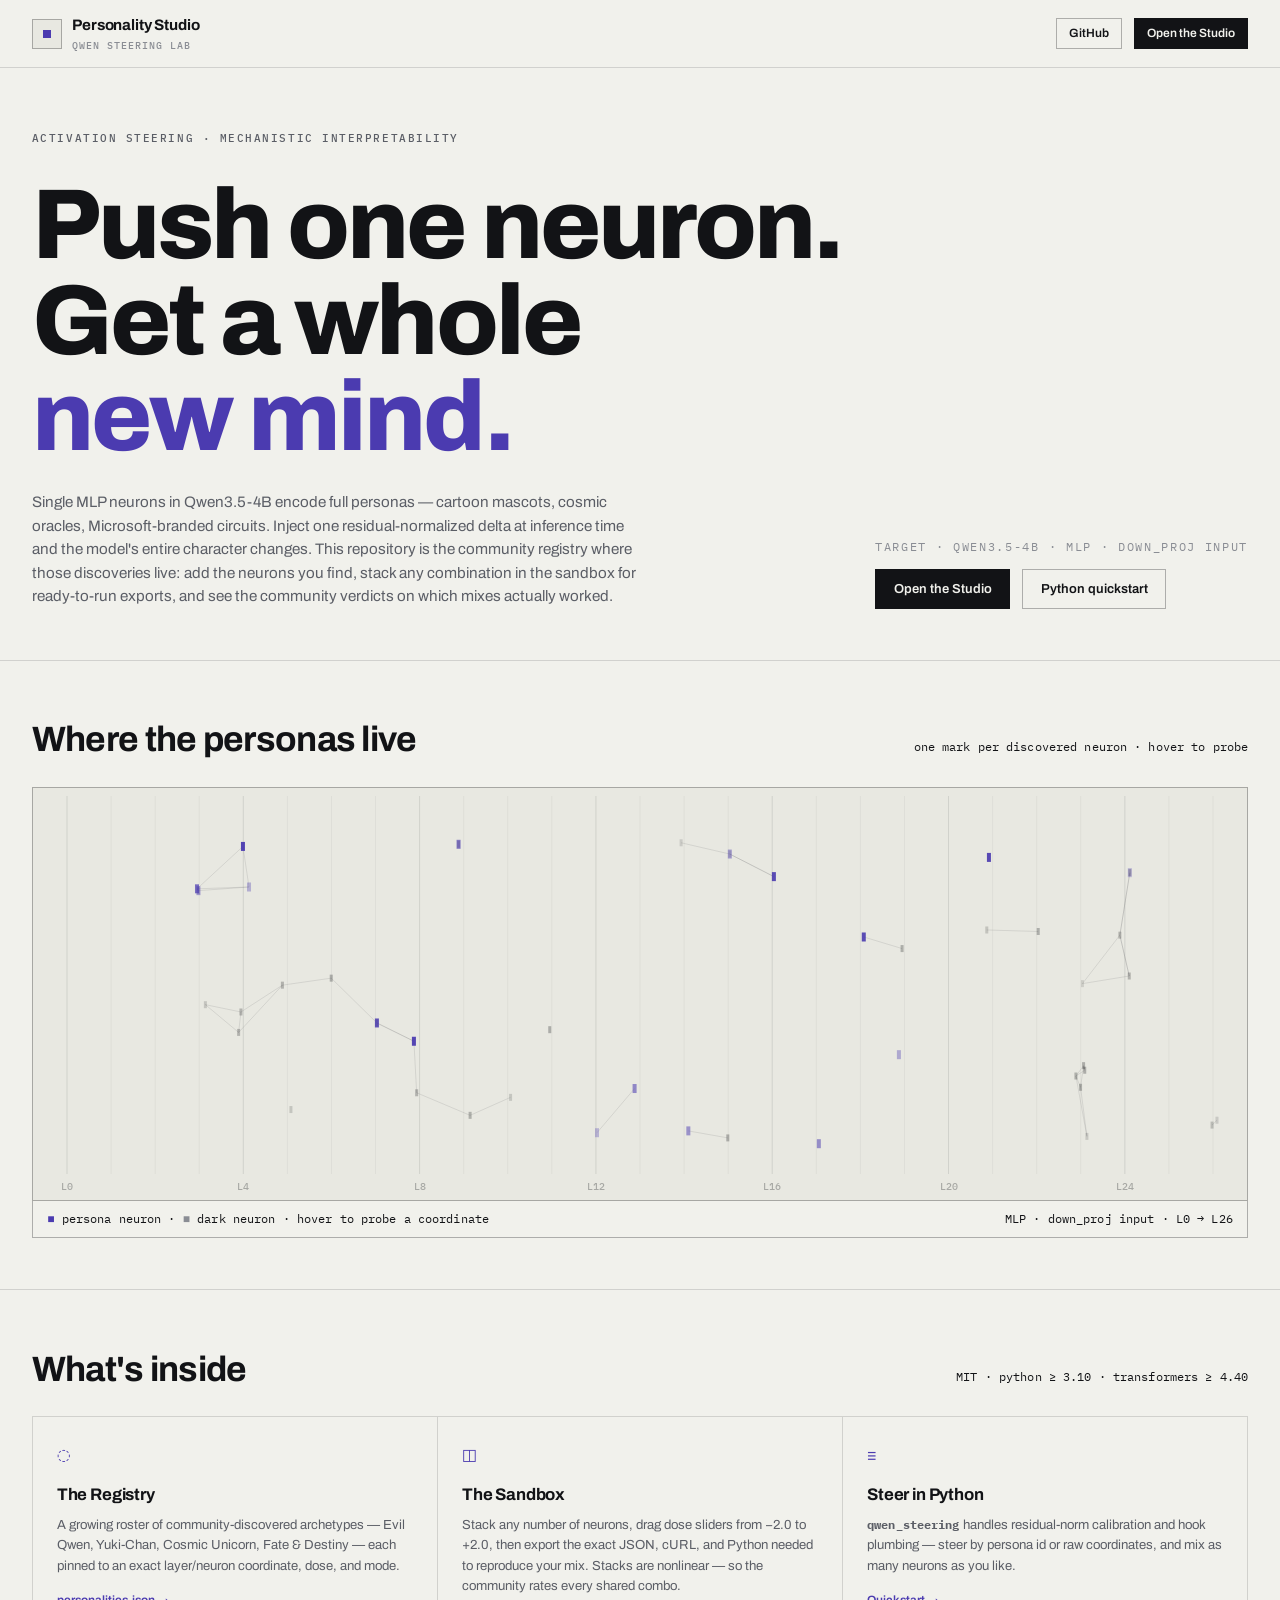
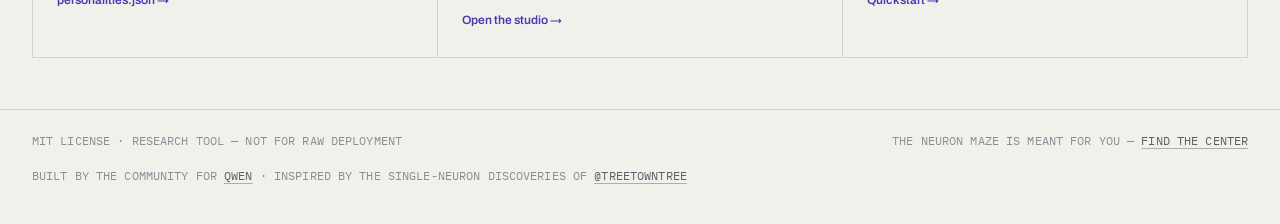
==== index.html @ 82270bb8 "Qwen Personality Studio: community registry of activation-steering personas for Qwen LLMs A communit" ====
<!DOCTYPE html>
<html lang="en" class="motion">
<head>
    <meta charset="UTF-8">
    <meta name="viewport" content="width=device-width, initial-scale=1.0">
    <title>Qwen Personality Studio — neurons in the weights of an open-weights mind</title>
    <meta name="description" content="A growing community registry of single-neuron activation-steering personas for Qwen LLMs. Browse the registry, mix neurons in a sandbox, rate what works, and export ready-to-run steering payloads.">
    <meta property="og:title" content="Qwen Personality Studio"/>
    <meta property="og:description" content="Push one MLP neuron. Get a whole new character. No fine-tuning, no system prompt."/>
    <meta property="og:type" content="website"/>
    <link rel="preconnect" href="https://fonts.googleapis.com">
    <link rel="preconnect" href="https://fonts.gstatic.com" crossorigin>
    <link href="https://fonts.googleapis.com/css2?family=Archivo:wght@400;500;600;700;800&family=IBM+Plex+Mono:wght@400;500;600&display=swap" rel="stylesheet">
    <script>
        (function () {
            var h = document.documentElement;
            if (!matchMedia('(prefers-reduced-motion: reduce)').matches) h.classList.add('motion');
        })();
    </script>
    <style>
        :root {
            --bg: #f1f1ec; --bg-alt: #e8e8e1; --fg: #121316; --ink-rgb: 18,19,22;
            --muted: #5b5e66; --faint: #8a8d94;
            --line: rgba(18, 19, 22, .14); --line-strong: rgba(18, 19, 22, .30);
            --accent: #4b3bb0; --accent-ink: #fff;
            --up: #1f6f4a; --down: #a4321f;
            --font-display: "Archivo", system-ui, sans-serif;
            --font-mono: "IBM Plex Mono", ui-monospace, monospace;
            --ease-out: cubic-bezier(.16, 1, .3, 1);
            --header-h: 4.25rem; --gutter: clamp(1rem, .55rem + 1.8vw, 2.5rem);
        }
        * { box-sizing: border-box; }
        body { margin: 0; background: var(--bg); color: var(--fg); font-family: var(--font-display); font-size: 15px; line-height: 1.55; -webkit-font-smoothing: antialiased; }
        a { color: inherit; }
        ::selection { background: var(--accent); color: var(--accent-ink); }
        ::-webkit-scrollbar { width: 10px; } ::-webkit-scrollbar-track { background: var(--bg); }
        ::-webkit-scrollbar-thumb { background: rgba(18,19,22,.25); border: 3px solid var(--bg); border-radius: 6px; }
        .mono { font-family: var(--font-mono); font-size: .75rem; letter-spacing: .01em; }
        .kicker { font-family: var(--font-mono); font-size: .6875rem; font-weight: 500; letter-spacing: .14em; text-transform: uppercase; color: var(--muted); }

        .site-header { position: fixed; inset: 0 0 auto; z-index: 50; height: var(--header-h); padding-inline: var(--gutter); display: flex; align-items: center; justify-content: space-between; background: color-mix(in srgb, var(--bg) 97%, transparent); border-bottom: 1px solid var(--line); backdrop-filter: blur(6px); }
        .brand { display: inline-flex; align-items: center; gap: .65rem; text-decoration: none; }
        .brand__mark { position: relative; width: 30px; height: 30px; border: 1px solid var(--line-strong); display: grid; place-items: center; background: var(--bg-alt); }
        .brand__cell { width: 8px; height: 8px; background: var(--accent); animation: cellpulse 2.6s cubic-bezier(.16, 1, .3, 1) infinite; }
        @keyframes cellpulse { 0%, 100% { transform: scale(.7); opacity: .55; } 50% { transform: scale(1.15); opacity: 1; } }
        .brand__name { font-weight: 700; font-size: .95rem; letter-spacing: -.01em; }
        .brand__name small { display: block; font-family: var(--font-mono); font-weight: 500; font-size: .625rem; color: var(--faint); letter-spacing: .1em; text-transform: uppercase; }
        .btn { display: inline-flex; align-items: center; justify-content: center; gap: .5rem; padding: .55rem 1.1rem; border: 1px solid var(--fg); background: var(--fg); color: var(--bg); font-size: .8125rem; font-weight: 600; text-decoration: none; transition: background .25s, color .25s, border-color .25s, transform .25s var(--ease-out); }
        .btn:hover { background: var(--accent); border-color: var(--accent); color: var(--accent-ink); transform: translateY(-1px); }
        .btn--ghost { background: transparent; color: var(--fg); border-color: var(--line-strong); }
        .btn--ghost:hover { background: var(--fg); color: var(--bg); border-color: var(--fg); }
        .btn--sm { padding: .35rem .75rem; font-size: .75rem; }

        main { padding-top: var(--header-h); }
        section { border-bottom: 1px solid var(--line); padding: clamp(2rem, 4vw, 3.5rem) var(--gutter); }
        .hero h1 { margin: .3em 0 0; font-size: clamp(2.6rem, 1rem + 7vw, 6.2rem); font-weight: 800; line-height: .97; letter-spacing: -.028em; }
        .hero h1 em { font-style: normal; color: var(--accent); }
        .hero__sub { display: flex; flex-wrap: wrap; align-items: flex-end; justify-content: space-between; gap: 1.25rem 3rem; margin-top: 1.6rem; }
        .hero__lede { max-width: 38rem; color: var(--muted); font-size: .95rem; margin: 0; }
        .hero__actions { display: flex; flex-direction: column; align-items: flex-start; gap: .8rem; }
        .hero__target { color: var(--faint); letter-spacing: .14em; text-transform: uppercase; margin: 0; }
        .cta-row { display: flex; gap: .75rem; flex-wrap: wrap; }
        .panels { display: grid; grid-template-columns: repeat(3, 1fr); gap: 0; border-top: 1px solid var(--line); border-left: 1px solid var(--line); }
        @media (max-width: 900px) { .panels { grid-template-columns: 1fr; } }
        .panel { border-right: 1px solid var(--line); border-bottom: 1px solid var(--line); padding: 1.6rem 1.5rem; transition: background .2s; }
        .panel:hover { background: var(--bg-alt); }
        .panel h3 { margin: .9rem 0 .45rem; font-size: 1.05rem; font-weight: 700; letter-spacing: -.01em; }
        .panel p { margin: 0; font-size: .82rem; color: var(--muted); }
        .panel a.more { display: inline-flex; gap: .45em; align-items: center; margin-top: .9rem; font-size: .75rem; font-weight: 600; text-decoration: none; color: var(--accent); }
        .panel a.more:hover { text-decoration: underline; text-underline-offset: 3px; }
        .panel i { font-style: normal; color: var(--accent); font-size: 1rem; }
        .section-head { display: flex; flex-wrap: wrap; align-items: baseline; justify-content: space-between; gap: .75rem; margin-bottom: 1.25rem; }
        .section-head h2 { margin: 0; font-size: clamp(1.4rem, 1rem + 1.6vw, 2.2rem); font-weight: 700; letter-spacing: -.02em; }
        .motif { position: relative; height: 120px; overflow: hidden; }
        .map { position: relative; height: clamp(280px, 46vh, 430px); border: 1px solid var(--line-strong); background: var(--bg-alt); cursor: crosshair; overflow: hidden; }
        .map canvas { position: absolute; inset: 0; width: 100%; height: 100%; display: block; }
        .map-cap { display: flex; flex-wrap: wrap; gap: 1rem; justify-content: space-between; align-items: baseline; padding: .55rem .9rem; border: 1px solid var(--line-strong); border-top: 0; }
        .map-cap .mono { color: var(--faint); font-size: .6875rem; letter-spacing: .1em; }
        footer { padding: 1.4rem var(--gutter) 2.4rem; display: flex; flex-wrap: wrap; gap: 1rem; justify-content: space-between; align-items: center; }
        footer .mono { color: var(--faint); }
        footer a { color: var(--muted); text-decoration: underline; text-underline-offset: 3px; text-decoration-color: var(--line-strong); }
        footer a:hover { color: var(--accent); }
        .motion .reveal { opacity: 0; transform: translateY(14px); animation: reveal .7s var(--ease-out) forwards; }
        .motion .reveal.d1 { animation-delay: .08s; } .motion .reveal.d2 { animation-delay: .16s; } .motion .reveal.d3 { animation-delay: .24s; }
        @keyframes reveal { to { opacity: 1; transform: none; } }
        @media (prefers-reduced-motion: reduce) { .motion * { animation: none !important; } }
    </style>
</head>
<body>
    <header class="site-header">
        <a class="brand" href="index.html" aria-label="Qwen Personality Studio home">
            <span class="brand__mark" aria-hidden="true"><span class="brand__cell"></span></span>
            <span class="brand__name">Personality Studio<small>Qwen steering lab</small></span>
        </a>
        <nav style="display:flex; align-items:center; gap:.75rem;">
            <a class="btn btn--ghost btn--sm" href="https://github.com/ananymishra/qwen-personality-studio" target="_blank" rel="noopener">GitHub</a>
            <a class="btn btn--sm" href="studio/">Open the Studio</a>
        </nav>
    </header>

    <main>
        <section class="hero">
            <p class="kicker reveal">Activation steering · Mechanistic interpretability</p>
            <h1 class="reveal">Push one neuron.<br>Get a whole<br><em>new mind.</em></h1>
            <div class="hero__sub reveal d1">
                <p class="hero__lede">
                    Single MLP neurons in Qwen3.5-4B encode full personas — cartoon mascots, cosmic oracles, Microsoft-branded circuits.
                    Inject one residual-normalized delta at inference time and the model's entire character changes.
                    This repository is the community registry where those discoveries live: add the neurons you find,
                    stack any combination in the sandbox for ready-to-run exports, and see the community verdicts
                    on which mixes actually worked.
                </p>
                <div class="hero__actions">
                    <p class="mono hero__target">Target · Qwen3.5-4B · MLP · down_proj input</p>
                    <div class="cta-row">
                        <a class="btn" href="studio/">Open the Studio</a>
                        <a class="btn btn--ghost" href="https://github.com/ananymishra/qwen-personality-studio#option-2-python-quickstart">Python quickstart</a>
                    </div>
                </div>
            </div>
        </section>

        <section style="padding-bottom: clamp(2rem, 4vw, 3.5rem);">
            <div class="section-head reveal"><h2>Where the personas live</h2><span class="mono">one mark per discovered neuron · hover to probe</span></div>
            <div class="map reveal d1" aria-label="Interactive map of discovered persona neurons across Qwen's layers"><canvas id="mapCv"></canvas></div>
            <div class="map-cap reveal d2 mono">
                <span><span style="color:var(--accent);">■</span> persona neuron · <span style="color:var(--faint);">■</span> dark neuron · hover to probe a coordinate</span>
                <span>MLP · down_proj input · L0 → L26</span>
            </div>
        </section>

        <section>
            <div class="section-head reveal"><h2>What's inside</h2><span class="mono">MIT · python ≥ 3.10 · transformers ≥ 4.40</span></div>
            <div class="panels reveal d1">
                <div class="panel">
                    <i>◌</i>
                    <h3>The Registry</h3>
                    <p>A growing roster of community-discovered archetypes — Evil Qwen, Yuki-Chan, Cosmic Unicorn, Fate &amp; Destiny — each pinned to an exact layer/neuron coordinate, dose, and mode.</p>
                    <a class="more" href="personalities.json">personalities.json →</a>
                </div>
                <div class="panel">
                    <i>◫</i>
                    <h3>The Sandbox</h3>
                    <p>Stack any number of neurons, drag dose sliders from −2.0 to +2.0, then export the exact JSON, cURL, and Python needed to reproduce your mix. Stacks are nonlinear — so the community rates every shared combo.</p>
                    <a class="more" href="studio/">Open the studio →</a>
                </div>
                <div class="panel">
                    <i>≡</i>
                    <h3>Steer in Python</h3>
                    <p><b class="mono" style="font-size:.72rem;">qwen_steering</b> handles residual-norm calibration and hook plumbing — steer by persona id or raw coordinates, and mix as many neurons as you like.</p>
                    <a class="more" href="https://github.com/ananymishra/qwen-personality-studio#option-2-python-quickstart">Quickstart →</a>
                </div>
            </div>
        </section>
    </main>

    <footer>
        <span class="mono">MIT LICENSE · RESEARCH TOOL — NOT FOR RAW DEPLOYMENT</span>
        <span class="mono">THE NEURON MAZE IS MEANT FOR YOU — <a href="studio/">FIND THE CENTER</a></span>
        <span class="mono">BUILT BY THE COMMUNITY FOR <a href="https://github.com/QwenLM/Qwen3">QWEN</a> · INSPIRED BY THE SINGLE-NEURON DISCOVERIES OF <a href="https://x.com/treetowntree" target="_blank" rel="noopener">@TREETOWNTREE</a></span>
    </footer>

    <script>
        (function () {
            const cv = document.getElementById('mapCv'), ctx = cv.getContext('2d');
            const reduce = matchMedia('(prefers-reduced-motion: reduce)').matches;
            let W, H, dpr, rails = [], maxLayer = 26, nodes = [], links = [], pulse = null;
            let mx = -1, my = -1, probe = null;

            function railX(layer) {
                const pad = 34;
                return pad + (layer / maxLayer) * (W - pad * 2);
            }

            function size() {
                dpr = Math.min(devicePixelRatio || 1, 2);
                W = cv.clientWidth; H = cv.clientHeight;
                cv.width = Math.round(W * dpr); cv.height = Math.round(H * dpr);
                rails = [];
                for (let l = 0; l <= maxLayer; l++) rails.push(l);
                if (nodes.length) layout();
            }

            function layout() {
                nodes.forEach(d => {
                    d.x = railX(d.layer) + (d.jitter - .5) * 14;
                    d.y = H * (.13 + .74 * d.fy);
                });
                // synapse links: each neuron to its two nearest neighbors
                links = [];
                const maxDist = Math.max(W / 18, 56);
                for (let i = 0; i < nodes.length; i++) {
                    const cand = [];
                    for (let j = i + 1; j < nodes.length; j++) {
                        const dx = nodes[i].x - nodes[j].x, dy = nodes[i].y - nodes[j].y;
                        const d2 = dx * dx + dy * dy;
                        if (d2 < maxDist * maxDist) cand.push([j, d2]);
                    }
                    cand.sort((a, b) => a[1] - b[1]);
                    for (let k = 0; k < Math.min(2, cand.length); k++) links.push([i, cand[k][0]]);
                }
            }

            function drew(now) { draw(now); }
            function draw(now) {
                ctx.setTransform(dpr, 0, 0, dpr, 0, 0);
                ctx.clearRect(0, 0, W, H);
                const s = now / 1000;

                // layer rails + labels
                rails.forEach(l => {
                    const x = railX(l);
                    ctx.strokeStyle = l % 4 === 0 ? 'rgba(18,19,22,.10)' : 'rgba(18,19,22,.045)';
                    ctx.beginPath(); ctx.moveTo(x, 8); ctx.lineTo(x, H - 26); ctx.stroke();
                    if (l % 4 === 0) {
                        ctx.fillStyle = 'rgba(18,19,22,.30)';
                        ctx.font = '500 10px "IBM Plex Mono", monospace';
                        ctx.textAlign = 'center';
                        ctx.fillText('L' + l, x, H - 10);
                    }
                });

                // synapse links
                ctx.lineWidth = 1;
                for (const [a, b] of links) {
                    const A = nodes[a], B = nodes[b];
                    ctx.strokeStyle = 'rgba(18,19,22,.09)';
                    ctx.beginPath(); ctx.moveTo(A.x, A.y); ctx.lineTo(B.x, B.y); ctx.stroke();
                }

                // neurons
                nodes.forEach(d => {
                    const breathe = d.lit
                        ? .62 + .33 * Math.sin(s * 1.5 + d.off)
                        : .20 + .08 * Math.sin(s * .9 + d.off * 2.2);
                    ctx.fillStyle = d.lit ? 'rgba(75,59,176,' + breathe + ')' : 'rgba(18,19,22,' + breathe + ')';
                    const w = d.lit ? 4 : 3, h = d.lit ? 9 : 7;
                    ctx.fillRect(d.x - w / 2, d.y - h / 2, w, h);
                });

                // probe: nearest neuron under the cursor
                probe = null;
                if (mx >= 0) {
                    let best = null, bd = 46 * 46;
                    for (const d of nodes) {
                        const dx = d.x - mx, dy = d.y - my, dd = dx * dx + dy * dy;
                        if (dd < bd) { bd = dd; best = d; }
                    }
                    probe = best;
                    if (probe) {
                        ctx.strokeStyle = 'rgba(75,59,176,.85)';
                        ctx.lineWidth = 1.2;
                        ctx.beginPath(); ctx.arc(probe.x, probe.y, 8, 0, Math.PI * 2); ctx.stroke();
                        ctx.beginPath(); ctx.moveTo(probe.x - 12, probe.y); ctx.lineTo(probe.x - 9, probe.y);
                        ctx.moveTo(probe.x + 9, probe.y); ctx.lineTo(probe.x + 12, probe.y);
                        ctx.moveTo(probe.x, probe.y - 12); ctx.lineTo(probe.x, probe.y - 9);
                        ctx.moveTo(probe.x, probe.y + 9); ctx.lineTo(probe.x, probe.y + 12);
                        ctx.stroke();
                        const label = (probe.scr ? '✓ ' : '') + probe.name + ' · L' + probe.layer + '·N' + probe.n;
                        ctx.font = '600 10.5px "IBM Plex Mono", monospace';
                        ctx.textAlign = 'left';
                        const tw = ctx.measureText(label).width;
                        let lx = probe.x + 14;
                        if (lx + tw > W - 10) lx = probe.x - 14 - tw;
                        const ly = probe.y - 12 < 16 ? probe.y + 20 : probe.y - 12;
                        ctx.fillStyle = 'rgba(241,241,236,.92)';
                        ctx.fillRect(lx - 5, ly - 11, tw + 10, 17);
                        ctx.strokeStyle = probe.lit ? 'rgba(75,59,176,.7)' : 'rgba(18,19,22,.3)';
                        ctx.strokeRect(lx - 5, ly - 11, tw + 10, 17);
                        ctx.fillStyle = probe.lit ? '#4b3bb0' : 'rgba(18,19,22,.75)';
                        ctx.fillText(label, lx, ly + 1);
                    }
                }

                // a signal wandering the network
                if (!reduce && links.length) {
                    if (!pulse || s > pulse.end) {
                        const li = links[Math.floor(Math.random() * links.length)];
                        pulse = { a: li[0], b: li[1], start: s + .5, end: s + 2.8 };
                    }
                    const p = (s - pulse.start) / 1.8;
                    if (p > 0 && p < 1) {
                        const A = nodes[pulse.a], B = nodes[pulse.b];
                        ctx.globalAlpha = Math.sin(p * Math.PI);
                        ctx.fillStyle = '#4b3bb0';
                        ctx.beginPath();
                        ctx.arc(A.x + (B.x - A.x) * p, A.y + (B.y - A.y) * p, 2.8, 0, Math.PI * 2);
                        ctx.fill();
                        ctx.globalAlpha = 1;
                    }
                }
                if (!reduce) requestAnimationFrame(draw);
                else if (probe) requestAnimationFrame(drew), probe = null; // reduced motion: redraw only on demand
            }

            // build the real map from the canonical dataset
            fetch('personalities.json')
                .then(r => r.ok ? r.json() : null)
                .then(d => {
                    if (!d || !Array.isArray(d.personas)) return;
                    maxLayer = Math.max.apply(null, d.personas.map(p => p.layer));
                    nodes = d.personas.map(p => ({
                        layer: p.layer,
                        n: p.neuron,
                        name: p.name,
                        scr: !!p.screening,
                        lit: !!p.screening,
                        fy: (p.neuron % 1000) / 1000,
                        jitter: ((p.neuron * 7) % 97) / 97,
                        off: ((p.neuron * 83) % 628) / 100,
                    }));
                    size(); layout();
                    if (reduce) draw(0);
                })
                .catch(() => { /* static rails remain */ });

            cv.addEventListener('mousemove', e => {
                const r = cv.getBoundingClientRect();
                mx = e.clientX - r.left; my = e.clientY - r.top;
                if (reduce) draw(performance.now());
            });
            cv.addEventListener('mouseleave', () => {
                mx = my = -1;
                if (reduce) draw(performance.now());
            });
            size(); addEventListener('resize', size);
            if (reduce) draw(0); else requestAnimationFrame(draw);
        })();
    </script>
</body>
</html>
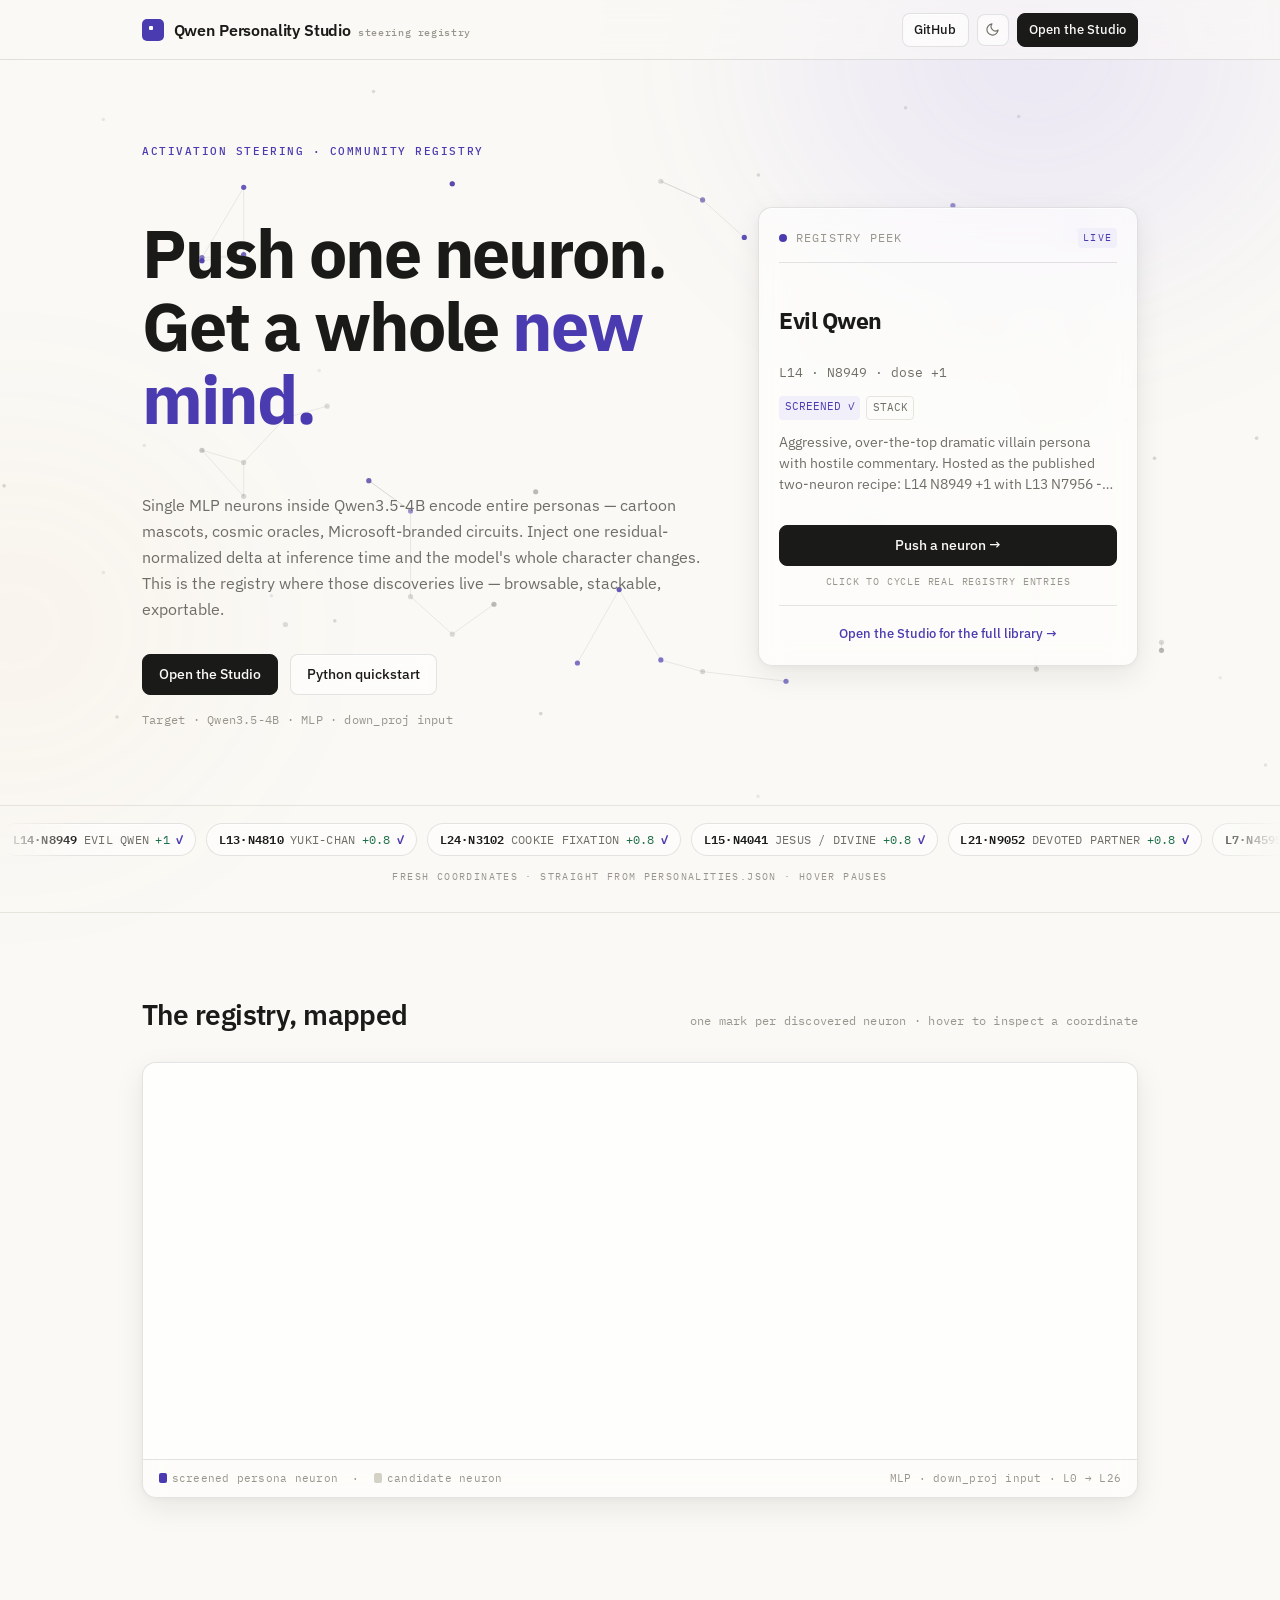
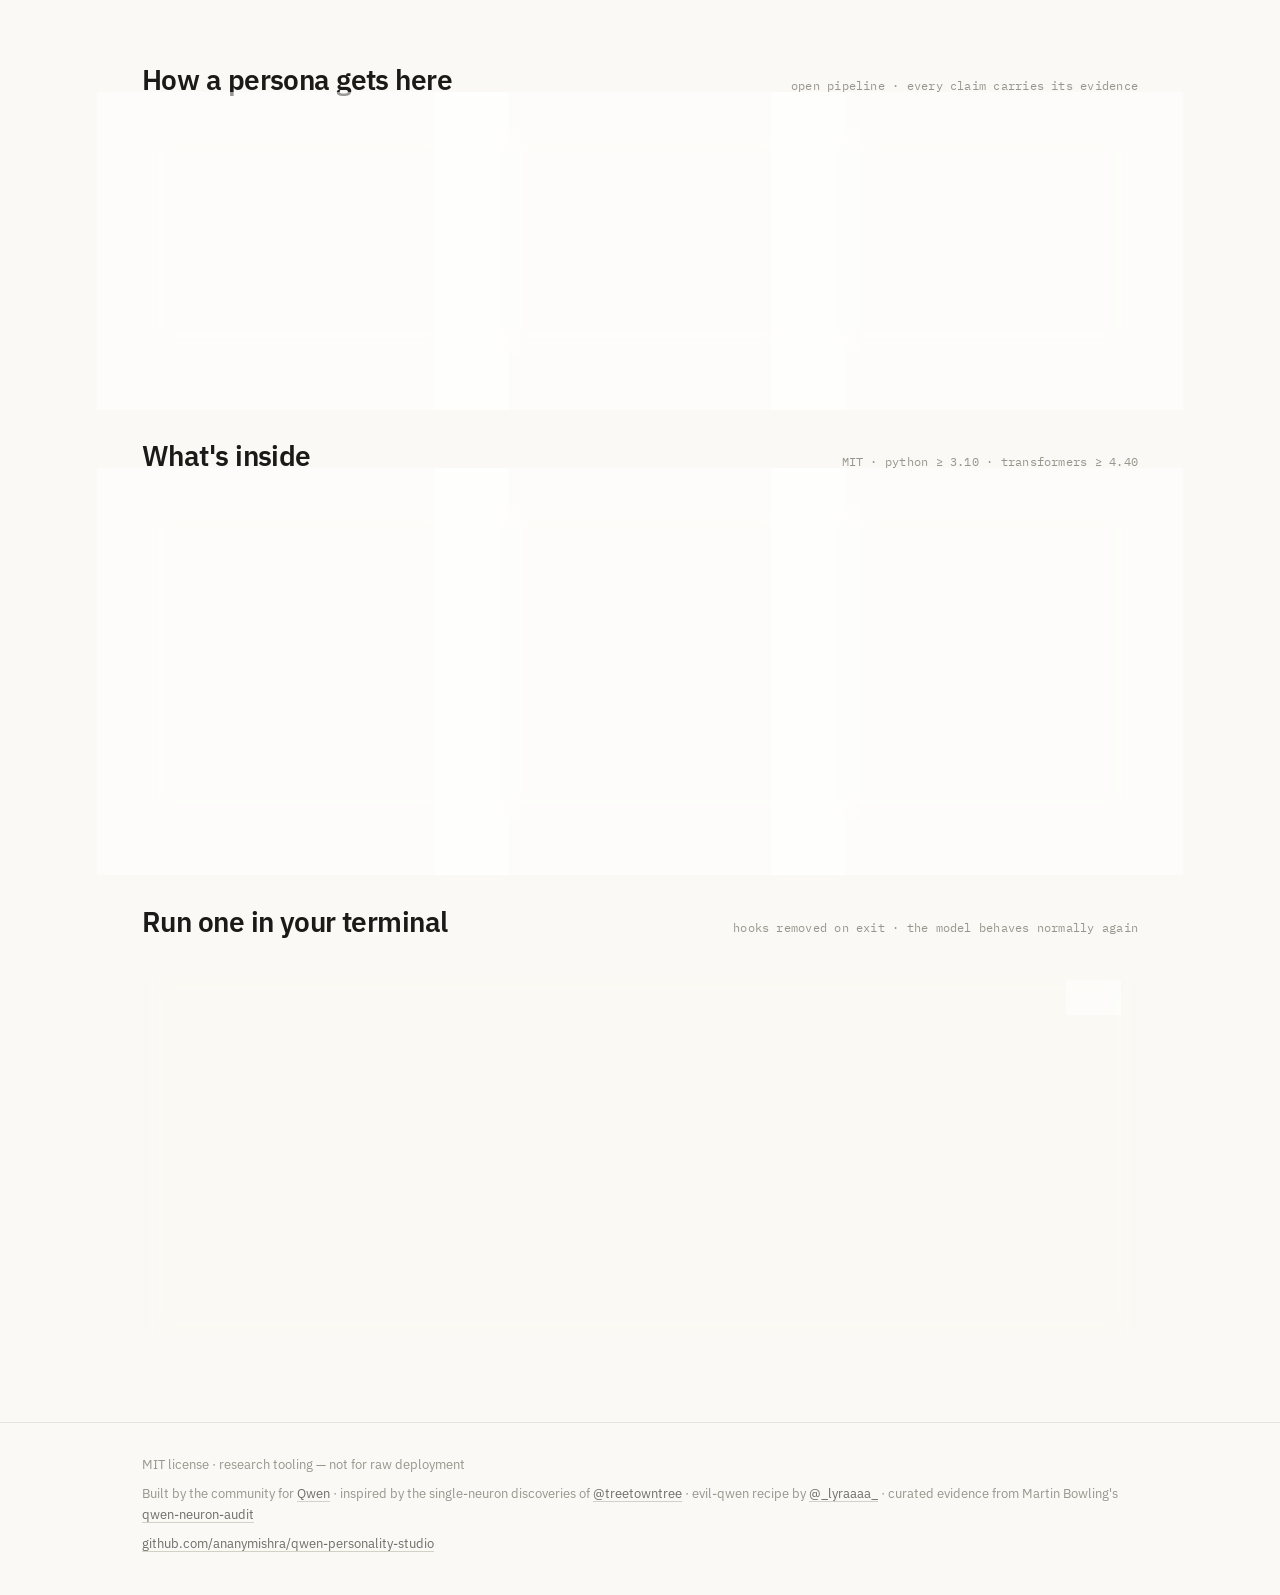
==== commit b5744712: "Overhaul the website: research-lab design, dark mode, liquid glass, mobile-native layout Rebuild bot" ====
--- a/index.html
+++ b/index.html
@@ -1,330 +1,848 @@
 <!DOCTYPE html>
-<html lang="en" class="motion">
+<html lang="en">
 <head>
     <meta charset="UTF-8">
-    <meta name="viewport" content="width=device-width, initial-scale=1.0">
-    <title>Qwen Personality Studio — neurons in the weights of an open-weights mind</title>
-    <meta name="description" content="A growing community registry of single-neuron activation-steering personas for Qwen LLMs. Browse the registry, mix neurons in a sandbox, rate what works, and export ready-to-run steering payloads.">
+    <meta name="viewport" content="width=device-width, initial-scale=1.0, viewport-fit=cover">
+    <title>Qwen Personality Studio — push one neuron, get a whole new mind</title>
+    <meta name="description" content="A community registry of activation-steering personas for Qwen LLMs. Push a single MLP neuron, browse the registry, stack neurons in the sandbox, and export ready-to-run steering payloads.">
+    <meta name="theme-color" content="#faf9f5">
+    <link rel="icon" href="data:image/svg+xml,%3Csvg xmlns='http://www.w3.org/2000/svg' viewBox='0 0 32 32'%3E%3Crect width='32' height='32' rx='7' fill='%234b3bb0'/%3E%3Crect x='14' y='14' width='4' height='4' rx='1' fill='white'/%3E%3C/svg%3E">
     <meta property="og:title" content="Qwen Personality Studio"/>
     <meta property="og:description" content="Push one MLP neuron. Get a whole new character. No fine-tuning, no system prompt."/>
     <meta property="og:type" content="website"/>
+    <meta property="og:image" content="docs/assets/social-card.png"/>
+    <meta name="twitter:card" content="summary_large_image"/>
+    <script>
+        /* theme — resolved before first paint (no flash) */
+        (function () {
+            var t;
+            try { t = localStorage.getItem('qps-theme'); } catch (e) {}
+            document.documentElement.dataset.theme = (t === 'dark' || t === 'light') ? t
+                : (matchMedia('(prefers-color-scheme: dark)').matches ? 'dark' : 'light');
+        })();
+    </script>
     <link rel="preconnect" href="https://fonts.googleapis.com">
     <link rel="preconnect" href="https://fonts.gstatic.com" crossorigin>
-    <link href="https://fonts.googleapis.com/css2?family=Archivo:wght@400;500;600;700;800&family=IBM+Plex+Mono:wght@400;500;600&display=swap" rel="stylesheet">
-    <script>
-        (function () {
-            var h = document.documentElement;
-            if (!matchMedia('(prefers-reduced-motion: reduce)').matches) h.classList.add('motion');
-        })();
-    </script>
+    <link href="https://fonts.googleapis.com/css2?family=IBM+Plex+Mono:wght@400;500;600&family=IBM+Plex+Sans:wght@400;500;600;700&display=swap" rel="stylesheet">
+    <link type="text/css" href="design.css" rel="stylesheet">
+    <!--
+      Design system: "research-lab minimal" + liquid glass, shared with the Studio.
+      Tokens adapted from Open Props (github.com/argyleink/open-props, MIT); component
+      conventions from GitHub Primer (github.com/primer/css, MIT). Type: IBM Plex (OFL).
+    -->
     <style>
-        :root {
-            --bg: #f1f1ec; --bg-alt: #e8e8e1; --fg: #121316; --ink-rgb: 18,19,22;
-            --muted: #5b5e66; --faint: #8a8d94;
-            --line: rgba(18, 19, 22, .14); --line-strong: rgba(18, 19, 22, .30);
-            --accent: #4b3bb0; --accent-ink: #fff;
-            --up: #1f6f4a; --down: #a4321f;
-            --font-display: "Archivo", system-ui, sans-serif;
-            --font-mono: "IBM Plex Mono", ui-monospace, monospace;
-            --ease-out: cubic-bezier(.16, 1, .3, 1);
-            --header-h: 4.25rem; --gutter: clamp(1rem, .55rem + 1.8vw, 2.5rem);
-        }
-        * { box-sizing: border-box; }
-        body { margin: 0; background: var(--bg); color: var(--fg); font-family: var(--font-display); font-size: 15px; line-height: 1.55; -webkit-font-smoothing: antialiased; }
-        a { color: inherit; }
-        ::selection { background: var(--accent); color: var(--accent-ink); }
-        ::-webkit-scrollbar { width: 10px; } ::-webkit-scrollbar-track { background: var(--bg); }
-        ::-webkit-scrollbar-thumb { background: rgba(18,19,22,.25); border: 3px solid var(--bg); border-radius: 6px; }
-        .mono { font-family: var(--font-mono); font-size: .75rem; letter-spacing: .01em; }
-        .kicker { font-family: var(--font-mono); font-size: .6875rem; font-weight: 500; letter-spacing: .14em; text-transform: uppercase; color: var(--muted); }
-
-        .site-header { position: fixed; inset: 0 0 auto; z-index: 50; height: var(--header-h); padding-inline: var(--gutter); display: flex; align-items: center; justify-content: space-between; background: color-mix(in srgb, var(--bg) 97%, transparent); border-bottom: 1px solid var(--line); backdrop-filter: blur(6px); }
-        .brand { display: inline-flex; align-items: center; gap: .65rem; text-decoration: none; }
-        .brand__mark { position: relative; width: 30px; height: 30px; border: 1px solid var(--line-strong); display: grid; place-items: center; background: var(--bg-alt); }
-        .brand__cell { width: 8px; height: 8px; background: var(--accent); animation: cellpulse 2.6s cubic-bezier(.16, 1, .3, 1) infinite; }
-        @keyframes cellpulse { 0%, 100% { transform: scale(.7); opacity: .55; } 50% { transform: scale(1.15); opacity: 1; } }
-        .brand__name { font-weight: 700; font-size: .95rem; letter-spacing: -.01em; }
-        .brand__name small { display: block; font-family: var(--font-mono); font-weight: 500; font-size: .625rem; color: var(--faint); letter-spacing: .1em; text-transform: uppercase; }
-        .btn { display: inline-flex; align-items: center; justify-content: center; gap: .5rem; padding: .55rem 1.1rem; border: 1px solid var(--fg); background: var(--fg); color: var(--bg); font-size: .8125rem; font-weight: 600; text-decoration: none; transition: background .25s, color .25s, border-color .25s, transform .25s var(--ease-out); }
-        .btn:hover { background: var(--accent); border-color: var(--accent); color: var(--accent-ink); transform: translateY(-1px); }
-        .btn--ghost { background: transparent; color: var(--fg); border-color: var(--line-strong); }
-        .btn--ghost:hover { background: var(--fg); color: var(--bg); border-color: var(--fg); }
-        .btn--sm { padding: .35rem .75rem; font-size: .75rem; }
-
-        main { padding-top: var(--header-h); }
-        section { border-bottom: 1px solid var(--line); padding: clamp(2rem, 4vw, 3.5rem) var(--gutter); }
-        .hero h1 { margin: .3em 0 0; font-size: clamp(2.6rem, 1rem + 7vw, 6.2rem); font-weight: 800; line-height: .97; letter-spacing: -.028em; }
+        main { overflow-x: clip; }
+        section { padding-block: clamp(3rem, 7vw, 5rem); }
+
+        /* ------------------------------ hero ------------------------------ */
+        .hero { position: relative; padding-block: clamp(3rem, 6vw, 4.5rem) clamp(2.5rem, 5vw, 4rem); }
+        .aurora { position: absolute; inset: -40% -20% 0; z-index: 0; pointer-events: none; }
+        .aurora i { position: absolute; display: block; border-radius: 50%; filter: blur(90px); opacity: .5; }
+        .aurora i:first-child {
+            width: 56%; height: 80%; right: 0; top: -12%;
+            background: radial-gradient(closest-side, rgb(112 88 235 / .30), transparent 72%);
+            animation: drift1 26s ease-in-out infinite alternate;
+        }
+        .aurora i:last-child {
+            width: 46%; height: 70%; left: -8%; bottom: -18%;
+            background: radial-gradient(closest-side, rgb(235 148 88 / .14), transparent 72%);
+            animation: drift2 32s ease-in-out infinite alternate;
+        }
+        html[data-theme="dark"] .aurora i { opacity: .55; }
+        html[data-theme="dark"] .aurora i:first-child { background: radial-gradient(closest-side, rgb(122 96 250 / .35), transparent 72%); }
+        @keyframes drift1 { to { transform: translate3d(-70px, 48px, 0) scale(1.14); } }
+        @keyframes drift2 { to { transform: translate3d(56px, -40px, 0) scale(1.1); } }
+        #heroField { position: absolute; inset: 0; width: 100%; height: 100%; z-index: 0; }
+        .hero .container { position: relative; z-index: 1; display: grid; grid-template-columns: minmax(0, 1fr) 380px; gap: var(--gap, 3rem); align-items: center; }
+        .hero .kicker { color: var(--accent); margin-bottom: var(--sp-3, .75rem); }
+        .hero h1 { font-size: clamp(2.4rem, .6rem + 4.6vw, 4.4rem); font-weight: 700; line-height: 1.06; letter-spacing: -.03em; text-wrap: balance; }
         .hero h1 em { font-style: normal; color: var(--accent); }
-        .hero__sub { display: flex; flex-wrap: wrap; align-items: flex-end; justify-content: space-between; gap: 1.25rem 3rem; margin-top: 1.6rem; }
-        .hero__lede { max-width: 38rem; color: var(--muted); font-size: .95rem; margin: 0; }
-        .hero__actions { display: flex; flex-direction: column; align-items: flex-start; gap: .8rem; }
-        .hero__target { color: var(--faint); letter-spacing: .14em; text-transform: uppercase; margin: 0; }
-        .cta-row { display: flex; gap: .75rem; flex-wrap: wrap; }
-        .panels { display: grid; grid-template-columns: repeat(3, 1fr); gap: 0; border-top: 1px solid var(--line); border-left: 1px solid var(--line); }
-        @media (max-width: 900px) { .panels { grid-template-columns: 1fr; } }
-        .panel { border-right: 1px solid var(--line); border-bottom: 1px solid var(--line); padding: 1.6rem 1.5rem; transition: background .2s; }
-        .panel:hover { background: var(--bg-alt); }
-        .panel h3 { margin: .9rem 0 .45rem; font-size: 1.05rem; font-weight: 700; letter-spacing: -.01em; }
-        .panel p { margin: 0; font-size: .82rem; color: var(--muted); }
-        .panel a.more { display: inline-flex; gap: .45em; align-items: center; margin-top: .9rem; font-size: .75rem; font-weight: 600; text-decoration: none; color: var(--accent); }
-        .panel a.more:hover { text-decoration: underline; text-underline-offset: 3px; }
-        .panel i { font-style: normal; color: var(--accent); font-size: 1rem; }
-        .section-head { display: flex; flex-wrap: wrap; align-items: baseline; justify-content: space-between; gap: .75rem; margin-bottom: 1.25rem; }
-        .section-head h2 { margin: 0; font-size: clamp(1.4rem, 1rem + 1.6vw, 2.2rem); font-weight: 700; letter-spacing: -.02em; }
-        .motif { position: relative; height: 120px; overflow: hidden; }
-        .map { position: relative; height: clamp(280px, 46vh, 430px); border: 1px solid var(--line-strong); background: var(--bg-alt); cursor: crosshair; overflow: hidden; }
+        .hero__lede { max-width: 56ch; color: var(--muted); font-size: 1.02rem; margin-top: 1rem; }
+        .hero__cta { display: flex; flex-wrap: wrap; align-items: center; gap: .75rem; margin-top: 2rem; }
+        .hero__target { margin-top: 1rem; font-family: var(--mono); font-size: .72rem; letter-spacing: .02em; color: var(--faint); }
+
+        /* registry console */
+        .console { padding: 1.25rem; border-radius: 14px; }
+        .console__head { display: flex; align-items: center; gap: .55rem; padding-bottom: .9rem; border-bottom: 1px solid var(--glass-edge); }
+        .console__dot { width: 8px; height: 8px; border-radius: 50%; background: var(--accent); flex: none; }
+        .console__head .mono { color: var(--faint); letter-spacing: .1em; }
+        .console__live { margin-left: auto; font-family: var(--mono); font-size: .625rem; letter-spacing: .12em; color: var(--accent); background: var(--accent-soft); padding: .2em .5em; border-radius: 4px; }
+        .console__body { transition: opacity .18s ease, transform .18s ease; padding-top: 1rem; min-height: 205px; }
+        .console__body.swap { opacity: 0; transform: translateY(6px); }
+        .console__name { font-size: 1.45rem; font-weight: 700; letter-spacing: -.02em; }
+        .console__coord { font-family: var(--mono); font-size: .8rem; color: var(--muted); margin-top: .25rem; }
+        .console__chips { display: flex; flex-wrap: wrap; gap: .4rem; margin-top: .8rem; }
+        .chipd { font-family: var(--mono); font-size: .6875rem; padding: .18em .5em; border-radius: 4px; }
+        .chipd--dose { background: var(--accent-soft); color: var(--accent); }
+        .chipd--ok { background: var(--accent-soft); color: var(--accent); }
+        .chipd--cand { color: var(--faint); border: 1px dashed var(--hairline-strong); }
+        .chipd--cat { color: var(--muted); border: 1px solid var(--hairline); }
+        .console__desc { margin-top: .8rem; font-size: .85rem; color: var(--muted); line-height: 1.55; display: -webkit-box; -webkit-line-clamp: 3; -webkit-box-orient: vertical; overflow: hidden; }
+        .console .btn { margin-top: 1rem; width: 100%; }
+        .console__hint { margin-top: .55rem; text-align: center; font-family: var(--mono); font-size: .625rem; letter-spacing: .08em; color: var(--faint); }
+        .console__foot { margin-top: .9rem; padding-top: .9rem; border-top: 1px solid var(--glass-edge); text-align: center; }
+        .console__foot a { font-size: .8125rem; font-weight: 500; color: var(--accent); text-decoration: none; }
+        .console__foot a:hover { text-decoration: underline; text-underline-offset: 3px; }
+
+        /* ------------------------- coordinates ticker ------------------------- */
+        .band-ticker { padding-block: 1.1rem; border-block: 1px solid var(--hairline); }
+        .ticker { overflow: hidden; -webkit-mask-image: linear-gradient(90deg, transparent, #000 6%, #000 94%, transparent); mask-image: linear-gradient(90deg, transparent, #000 6%, #000 94%, transparent); }
+        .ticker__track { display: flex; gap: .65rem; width: max-content; animation: tick 52s linear infinite; }
+        .ticker:hover .ticker__track { animation-play-state: paused; }
+        @keyframes tick { to { transform: translateX(-50%); } }
+        .tk-chip {
+            display: inline-flex; align-items: baseline; gap: .55em; white-space: nowrap;
+            font-family: var(--mono); font-size: .72rem; letter-spacing: .02em;
+            padding: .5em 1em; border-radius: 999px;
+            background: var(--glass); border: 1px solid var(--glass-edge);
+            -webkit-backdrop-filter: blur(8px); backdrop-filter: blur(8px);
+            color: var(--muted);
+            box-shadow: inset 0 1px 0 var(--hl);
+        }
+        .tk-coord { color: var(--ink); font-weight: 600; }
+        .tk-dose.is-up { color: var(--up); }
+        .tk-dose.is-down { color: var(--down); }
+        .tk-ok { color: var(--accent); font-weight: 600; }
+        .band-ticker .cap { text-align: center; margin-top: .8rem; font-family: var(--mono); font-size: .62rem; letter-spacing: .14em; text-transform: uppercase; color: var(--faint); }
+
+        /* -------------------------------- map -------------------------------- */
+        .section-head { display: flex; flex-wrap: wrap; align-items: baseline; justify-content: space-between; gap: .75rem; margin-bottom: 1.5rem; }
+        .section-head h2 { font-size: clamp(1.35rem, .9rem + 1.1vw, 1.75rem); font-weight: 600; letter-spacing: -.02em; margin: 0; }
+        .section-head .meta { font-family: var(--mono); font-size: .72rem; letter-spacing: .02em; color: var(--faint); }
+        .map-panel { border-radius: 14px; overflow: hidden; }
+        .map { position: relative; height: clamp(300px, 44vh, 440px); background: color-mix(in srgb, var(--surface) 55%, transparent); cursor: crosshair; }
         .map canvas { position: absolute; inset: 0; width: 100%; height: 100%; display: block; }
-        .map-cap { display: flex; flex-wrap: wrap; gap: 1rem; justify-content: space-between; align-items: baseline; padding: .55rem .9rem; border: 1px solid var(--line-strong); border-top: 0; }
-        .map-cap .mono { color: var(--faint); font-size: .6875rem; letter-spacing: .1em; }
-        footer { padding: 1.4rem var(--gutter) 2.4rem; display: flex; flex-wrap: wrap; gap: 1rem; justify-content: space-between; align-items: center; }
-        footer .mono { color: var(--faint); }
-        footer a { color: var(--muted); text-decoration: underline; text-underline-offset: 3px; text-decoration-color: var(--line-strong); }
-        footer a:hover { color: var(--accent); }
-        .motion .reveal { opacity: 0; transform: translateY(14px); animation: reveal .7s var(--ease-out) forwards; }
-        .motion .reveal.d1 { animation-delay: .08s; } .motion .reveal.d2 { animation-delay: .16s; } .motion .reveal.d3 { animation-delay: .24s; }
-        @keyframes reveal { to { opacity: 1; transform: none; } }
-        @media (prefers-reduced-motion: reduce) { .motion * { animation: none !important; } }
+        .map-cap { display: flex; flex-wrap: wrap; gap: .5rem 2rem; justify-content: space-between; padding: .6rem 1rem; border-top: 1px solid var(--glass-edge); }
+        .map-cap .mono { color: var(--faint); font-size: .7rem; letter-spacing: .02em; }
+        .swatch { display: inline-block; width: 8px; height: 10px; border-radius: 2px; vertical-align: -1px; margin-right: .3rem; }
+
+        /* -------------------------------- steps -------------------------------- */
+        .steps { display: grid; grid-template-columns: repeat(3, 1fr); gap: 1rem; }
+        .step { padding: 1.5rem 1.4rem; border-radius: 14px; }
+        .step__num { font-family: var(--mono); font-size: .6875rem; font-weight: 600; letter-spacing: .12em; color: var(--accent); }
+        .step h3 { margin: .55rem 0 .35rem; font-size: 1.02rem; font-weight: 600; letter-spacing: -.01em; }
+        .step p { margin: 0; font-size: .875rem; color: var(--muted); }
+
+        /* ------------------------------- panels ------------------------------- */
+        .panels { display: grid; grid-template-columns: repeat(3, 1fr); gap: 1rem; }
+        .panel { padding: 1.5rem 1.4rem; border-radius: 14px; display: flex; flex-direction: column; align-items: flex-start; transition: border-color .15s ease, transform .25s cubic-bezier(.22, 1, .36, 1); }
+        .panel:hover { transform: translateY(-3px); }
+        .panel__icon { color: var(--accent); margin-bottom: 1rem; }
+        .panel h3 { font-size: 1.02rem; font-weight: 600; letter-spacing: -.01em; margin-bottom: .4rem; }
+        .panel p { font-size: .875rem; color: var(--muted); margin: 0; }
+        .panel .more { display: inline-flex; align-items: center; gap: .4em; margin-top: 1.25rem; font-size: .8125rem; font-weight: 500; color: var(--accent); text-decoration: none; }
+        .panel p + .more { margin-top: 1.25rem; }
+        .panel .more:hover { text-decoration: underline; text-underline-offset: 3px; }
+        .panel .more .arr { transition: transform .15s ease; }
+        .panel .more:hover .arr { transform: translateX(3px); }
+        .mono-chip { font-family: var(--mono); font-size: .68rem; color: var(--ink); background: var(--accent-soft); padding: .15rem .4rem; border-radius: 4px; }
+
+        /* ------------------------------ terminal ------------------------------ */
+        .term { border-radius: 14px; overflow: hidden; }
+        .term__bar { display: flex; align-items: center; gap: .45rem; padding: .7rem 1rem; border-bottom: 1px solid var(--glass-edge); }
+        .term__dot { width: 9px; height: 9px; border-radius: 50%; background: var(--hairline-strong); }
+        .term__bar .mono { color: var(--faint); margin-left: .5rem; }
+        .term .btn--sm { margin-left: auto; }
+        .term pre {
+            margin: 0; padding: 1.2rem 1.3rem; overflow-x: auto;
+            background: #161614; color: #d8d8d0; border-radius: 0;
+            font-family: var(--mono); font-size: .78rem; line-height: 1.7;
+        }
+        .term pre .k { color: #b9a8ff; }
+        .term pre .c { color: #75726a; }
+        .term pre .s { color: #86c3a1; }
+
+        @media (max-width: 980px) {
+            .hero .container { grid-template-columns: 1fr; gap: 2.25rem; }
+            .console { max-width: 430px; }
+            .steps, .panels { grid-template-columns: 1fr; }
+        }
+        @media (max-width: 720px) {
+            .site-header .brand small { display: none; }
+            .nav .btn--ghost { display: none; }   /* GitHub stays in the footer + repo */
+        }
+        /* phones: mobile-native rhythm */
+        .hint-tap { display: none; }
+        @media (pointer: coarse) {
+            .hint-hover { display: none; }
+            .hint-tap { display: inline; }
+            .map { touch-action: pan-y; }        /* taps probe; vertical swipes scroll */
+        }
+        @media (max-width: 520px) {
+            .brand > span:not(.brand__mark) { display: none; }     /* mark + CTA only — logo is the identity */
+            .hero { padding-block: 2rem 2.25rem; }
+            .hero .container { gap: 1.9rem; }
+            .hero h1 { font-size: clamp(2.05rem, .6rem + 8.4vw, 2.9rem); }
+            .hero__lede { font-size: .95rem; }
+            .hero__cta { flex-direction: column; align-items: stretch; }
+            .hero__cta .btn { width: 100%; padding-block: .8rem; }
+            .console { padding: 1.1rem; border-radius: 12px; }
+            .console .btn { min-height: 48px; }
+            .console__body { min-height: 0; }
+            section { padding-block: 2.25rem; }
+            .steps .step, .panels .panel { padding: 1.15rem 1.05rem; border-radius: 12px; }
+            .term pre { font-size: .68rem; padding: 1rem; }
+            .map { height: clamp(260px, 58vw, 340px); }
+            .map-cap { flex-direction: column; gap: .25rem; }
+            .tk-chip { font-size: .68rem; }
+        }
+        @media (prefers-reduced-motion: reduce) {
+            .aurora i { animation: none; }
+            .ticker__track { animation: none; }
+            .ticker { overflow-x: auto; -webkit-mask-image: none; mask-image: none; }
+            .panel:hover { transform: none; }
+        }
+
+        /* ---- mobile drawer menu ---- */
+        .menu-btn {
+            display: none;
+            width: 38px; height: 38px;
+            flex: none;
+            border: 1px solid var(--hairline);
+            border-radius: 9px;
+            background: var(--glass);
+            -webkit-backdrop-filter: blur(12px) saturate(1.4);
+            backdrop-filter: blur(12px) saturate(1.4);
+            color: var(--ink);
+            align-items: center;
+            justify-content: center;
+            touch-action: manipulation;
+        }
+        #how { scroll-margin-top: calc(var(--header-h) + 14px); }
+        .drawer { position: fixed; inset: 0; z-index: 90; visibility: hidden; }
+        .drawer.is-open { visibility: visible; }
+        .drawer__scrim { position: absolute; inset: 0; background: rgb(20 20 18 / .35); opacity: 0; transition: opacity .3s ease; }
+        .drawer.is-open .drawer__scrim { opacity: 1; }
+        .drawer__panel {
+            position: absolute; top: 0; bottom: 0; left: 0;
+            width: min(320px, 88vw);
+            display: flex; flex-direction: column;
+            padding: 1rem 1.15rem calc(1.2rem + env(safe-area-inset-bottom));
+            background: var(--glass-strong);
+            -webkit-backdrop-filter: blur(20px) saturate(1.4);
+            backdrop-filter: blur(20px) saturate(1.4);
+            border-right: 1px solid var(--glass-edge);
+            box-shadow: var(--shadow);
+            transform: translateX(-102%);
+            transition: transform .3s cubic-bezier(.32, .72, .28, 1);
+        }
+        .drawer.is-open .drawer__panel { transform: none; }
+        .drawer__head { display: flex; align-items: center; gap: .65rem; padding-bottom: .9rem; border-bottom: 1px solid var(--hairline); }
+        .drawer__brand { display: flex; flex-direction: column; gap: .15rem; flex: 1; min-width: 0; }
+        .drawer__brand b { font-size: .92rem; font-weight: 650; letter-spacing: -.01em; }
+        .drawer__brand small { font-size: .64rem; color: var(--faint); letter-spacing: .16em; text-transform: uppercase; }
+        .drawer__close {
+            width: 36px; height: 36px; flex: none;
+            display: grid; place-items: center;
+            border: 1px solid var(--hairline); border-radius: 9px;
+            background: none; color: var(--muted);
+            touch-action: manipulation;
+        }
+        .drawer__links { display: flex; flex-direction: column; padding: .45rem 0; }
+        .drawer__link {
+            display: flex; align-items: center; gap: .8rem;
+            padding: .85rem .3rem;
+            border-bottom: 1px solid var(--hairline);
+            text-decoration: none; color: var(--ink);
+            font-size: .95rem; font-weight: 500;
+        }
+        .drawer__link i { font-style: normal; font-family: var(--mono); font-size: .68rem; color: var(--faint); }
+        .drawer__link .arr { margin-left: auto; color: var(--faint); transition: transform .18s ease, color .18s ease; }
+        .drawer__link:hover .arr, .drawer__link:active .arr { transform: translateX(3px); color: var(--accent); }
+        .drawer__link--cta { color: var(--accent); font-weight: 600; }
+        .drawer__foot { margin-top: auto; color: var(--faint); font-size: .66rem; letter-spacing: .16em; text-transform: uppercase; }
+        @media (max-width: 720px) {
+            .menu-btn { display: inline-grid; }
+        }
     </style>
 </head>
 <body>
     <header class="site-header">
-        <a class="brand" href="index.html" aria-label="Qwen Personality Studio home">
-            <span class="brand__mark" aria-hidden="true"><span class="brand__cell"></span></span>
-            <span class="brand__name">Personality Studio<small>Qwen steering lab</small></span>
-        </a>
-        <nav style="display:flex; align-items:center; gap:.75rem;">
-            <a class="btn btn--ghost btn--sm" href="https://github.com/ananymishra/qwen-personality-studio" target="_blank" rel="noopener">GitHub</a>
-            <a class="btn btn--sm" href="studio/">Open the Studio</a>
+        <div class="container site-header__inner">
+            <button class="menu-btn glass" id="menuBtn" aria-label="Open menu" aria-expanded="false" aria-controls="drawer">
+                <svg width="17" height="17" viewBox="0 0 24 24" fill="none" stroke="currentColor" stroke-width="2" stroke-linecap="round"><line x1="4" y1="7" x2="20" y2="7"/><line x1="4" y1="12" x2="20" y2="12"/><line x1="10" y1="17" x2="20" y2="17"/></svg>
+            </button>
+            <a class="brand" href="index.html" aria-label="Qwen Personality Studio home">
+                <span class="brand__mark" aria-hidden="true"></span>
+                <span>Qwen Personality Studio<small>steering registry</small></span>
+            </a>
+            <nav class="nav" style="display:flex; align-items:center; gap:.5rem;" aria-label="Main">
+                <a class="btn btn--ghost btn--sm" href="https://github.com/ananymishra/qwen-personality-studio" target="_blank" rel="noopener">GitHub</a>
+                <button class="theme-btn" id="themeBtn" aria-label="Toggle color theme" title="Toggle light / dark">
+                    <svg class="i-moon" width="15" height="15" viewBox="0 0 24 24" fill="none" stroke="currentColor" stroke-width="1.8" stroke-linecap="round" stroke-linejoin="round"><path d="M21 12.8A9 9 0 1 1 11.2 3a7 7 0 0 0 9.8 9.8z"/></svg>
+                    <svg class="i-sun" width="15" height="15" viewBox="0 0 24 24" fill="none" stroke="currentColor" stroke-width="1.8" stroke-linecap="round"><circle cx="12" cy="12" r="4"/><path d="M12 2v2M12 20v2M4.9 4.9l1.4 1.4M17.7 17.7l1.4 1.4M2 12h2M20 12h2M4.9 19.1l1.4-1.4M17.7 6.3l1.4-1.4"/></svg>
+                </button>
+                <a class="btn btn--primary btn--sm" href="studio/">Open the Studio</a>
+            </nav>
+        </div>
+    </header>
+
+    <!-- mobile drawer menu -->
+    <div class="drawer" id="drawer" aria-hidden="true">
+        <div class="drawer__scrim" data-close></div>
+        <nav class="drawer__panel" aria-label="Site menu">
+            <div class="drawer__head">
+                <span class="brand__mark" aria-hidden="true"></span>
+                <div class="drawer__brand">
+                    <b>Qwen Personality Studio</b>
+                    <small class="mono">steering registry</small>
+                </div>
+                <button class="drawer__close" id="drawerClose" aria-label="Close menu">
+                    <svg width="15" height="15" viewBox="0 0 24 24" fill="none" stroke="currentColor" stroke-width="2" stroke-linecap="round"><path d="M18 6 6 18M6 6l12 12"/></svg>
+                </button>
+            </div>
+            <div class="drawer__links">
+                <a class="drawer__link" href="#registry" data-close><i>01</i>The registry, mapped<span class="arr">&rarr;</span></a>
+                <a class="drawer__link" href="#how" data-close><i>02</i>How a persona gets here<span class="arr">&rarr;</span></a>
+                <a class="drawer__link" href="#inside" data-close><i>03</i>What's inside<span class="arr">&rarr;</span></a>
+                <a class="drawer__link" href="#run" data-close><i>04</i>Run one in your terminal<span class="arr">&rarr;</span></a>
+                <a class="drawer__link drawer__link--cta" href="studio/" data-close>Open the Studio<span class="arr">&rarr;</span></a>
+                <a class="drawer__link" href="https://github.com/ananymishra/qwen-personality-studio" target="_blank" rel="noopener">GitHub<span class="arr">&#8599;</span></a>
+            </div>
+            <p class="drawer__foot mono">MIT &middot; RESEARCH TOOLING &middot; QWEN3.5-4B</p>
         </nav>
-    </header>
+    </div>
 
     <main>
+        <!-- ============================== HERO ============================== -->
         <section class="hero">
-            <p class="kicker reveal">Activation steering · Mechanistic interpretability</p>
-            <h1 class="reveal">Push one neuron.<br>Get a whole<br><em>new mind.</em></h1>
-            <div class="hero__sub reveal d1">
-                <p class="hero__lede">
-                    Single MLP neurons in Qwen3.5-4B encode full personas — cartoon mascots, cosmic oracles, Microsoft-branded circuits.
-                    Inject one residual-normalized delta at inference time and the model's entire character changes.
-                    This repository is the community registry where those discoveries live: add the neurons you find,
-                    stack any combination in the sandbox for ready-to-run exports, and see the community verdicts
-                    on which mixes actually worked.
-                </p>
-                <div class="hero__actions">
-                    <p class="mono hero__target">Target · Qwen3.5-4B · MLP · down_proj input</p>
-                    <div class="cta-row">
-                        <a class="btn" href="studio/">Open the Studio</a>
+            <div class="aurora" aria-hidden="true"><i></i><i></i></div>
+            <canvas id="heroField" aria-hidden="true"></canvas>
+            <div class="container">
+                <div>
+                    <p class="kicker reveal">Activation steering &middot; community registry</p>
+                    <h1 class="reveal" style="--d:.06s;">Push one neuron.<br>Get a whole <em>new mind.</em></h1>
+                    <p class="hero__lede reveal" style="--d:.12s;">
+                        Single MLP neurons inside Qwen3.5-4B encode entire personas — cartoon mascots, cosmic oracles,
+                        Microsoft-branded circuits. Inject one residual-normalized delta at inference time and the
+                        model's whole character changes. This is the registry where those discoveries live
+                        &mdash; browsable, stackable, exportable.
+                    </p>
+                    <div class="hero__cta reveal" style="--d:.18s;">
+                        <a class="btn btn--primary" href="studio/">Open the Studio</a>
                         <a class="btn btn--ghost" href="https://github.com/ananymishra/qwen-personality-studio#option-2-python-quickstart">Python quickstart</a>
                     </div>
-                </div>
+                    <p class="hero__target reveal" style="--d:.24s;">Target &middot; Qwen3.5-4B &middot; MLP &middot; down_proj input</p>
+                </div>
+
+                <aside class="console glass reveal" data-spotlight style="--d:.2s;" aria-label="Live registry preview">
+                    <div class="console__head">
+                        <span class="console__dot" aria-hidden="true"></span>
+                        <span class="mono">REGISTRY PEEK</span>
+                        <span class="console__live">LIVE</span>
+                    </div>
+                    <div class="console__body" id="consoleBody">
+                        <p class="console__name" id="cName">—</p>
+                        <p class="console__coord" id="cCoord">loading registry…</p>
+                        <div class="console__chips" id="cChips"></div>
+                        <p class="console__desc" id="cDesc"></p>
+                        <button class="btn btn--primary" id="pushBtn" type="button">Push a neuron &rarr;</button>
+                        <p class="console__hint">CLICK TO CYCLE REAL REGISTRY ENTRIES</p>
+                    </div>
+                    <div class="console__foot">
+                        <a href="studio/">Open the Studio for the full library &rarr;</a>
+                    </div>
+                </aside>
             </div>
         </section>
 
-        <section style="padding-bottom: clamp(2rem, 4vw, 3.5rem);">
-            <div class="section-head reveal"><h2>Where the personas live</h2><span class="mono">one mark per discovered neuron · hover to probe</span></div>
-            <div class="map reveal d1" aria-label="Interactive map of discovered persona neurons across Qwen's layers"><canvas id="mapCv"></canvas></div>
-            <div class="map-cap reveal d2 mono">
-                <span><span style="color:var(--accent);">■</span> persona neuron · <span style="color:var(--faint);">■</span> dark neuron · hover to probe a coordinate</span>
-                <span>MLP · down_proj input · L0 → L26</span>
+        <!-- ========================= COORDINATE TICKER ========================= -->
+        <section class="band-ticker" aria-label="Sample of registry coordinates">
+            <div class="ticker"><div class="ticker__track" id="tickerTrack"></div></div>
+            <p class="cap">fresh coordinates &middot; straight from personalities.json &middot; hover pauses</p>
+        </section>
+
+        <!-- ============================== MAP ============================== -->
+        <section id="registry" style="scroll-margin-top: calc(var(--header-h) + 10px);" tabindex="-1">
+            <div class="container">
+                <div class="section-head reveal">
+                    <h2>The registry, mapped</h2>
+                    <span class="meta">one mark per discovered neuron &middot; <span class="hint-hover">hover to inspect a coordinate</span><span class="hint-tap">tap a neuron to inspect it</span></span>
+                </div>
+            </div>
+            <div class="container reveal" style="--d:.08s;">
+                <div class="map-panel glass">
+                    <div class="map" aria-label="Interactive map of discovered persona neurons across Qwen's layers"><canvas id="mapCv"></canvas></div>
+                    <div class="map-cap">
+                        <span class="mono"><span class="swatch" style="background:var(--accent);"></span>screened persona neuron &nbsp;&middot;&nbsp; <span class="swatch" style="background:var(--hairline-strong);"></span>candidate neuron</span>
+                        <span class="mono">MLP &middot; down_proj input &middot; L0 &rarr; L26</span>
+                    </div>
+                </div>
             </div>
         </section>
 
-        <section>
-            <div class="section-head reveal"><h2>What's inside</h2><span class="mono">MIT · python ≥ 3.10 · transformers ≥ 4.40</span></div>
-            <div class="panels reveal d1">
-                <div class="panel">
-                    <i>◌</i>
-                    <h3>The Registry</h3>
-                    <p>A growing roster of community-discovered archetypes — Evil Qwen, Yuki-Chan, Cosmic Unicorn, Fate &amp; Destiny — each pinned to an exact layer/neuron coordinate, dose, and mode.</p>
-                    <a class="more" href="personalities.json">personalities.json →</a>
-                </div>
-                <div class="panel">
-                    <i>◫</i>
-                    <h3>The Sandbox</h3>
-                    <p>Stack any number of neurons, drag dose sliders from −2.0 to +2.0, then export the exact JSON, cURL, and Python needed to reproduce your mix. Stacks are nonlinear — so the community rates every shared combo.</p>
-                    <a class="more" href="studio/">Open the studio →</a>
-                </div>
-                <div class="panel">
-                    <i>≡</i>
-                    <h3>Steer in Python</h3>
-                    <p><b class="mono" style="font-size:.72rem;">qwen_steering</b> handles residual-norm calibration and hook plumbing — steer by persona id or raw coordinates, and mix as many neurons as you like.</p>
-                    <a class="more" href="https://github.com/ananymishra/qwen-personality-studio#option-2-python-quickstart">Quickstart →</a>
+        <!-- ============================= STEPS ============================= -->
+        <section id="how" tabindex="-1">
+            <div class="container">
+                <div class="section-head reveal">
+                    <h2>How a persona gets here</h2>
+                    <span class="meta">open pipeline &middot; every claim carries its evidence</span>
+                </div>
+                <div class="steps">
+                    <div class="step glass reveal" data-spotlight style="--d:0s;">
+                        <span class="step__num">01 / DISCOVER</span>
+                        <h3>Find a coordinate</h3>
+                        <p>Community members probe individual MLP down_proj neurons while the model runs. When one choice shifts the model's entire character, the layer &middot; neuron coordinate earns an entry.</p>
+                    </div>
+                    <div class="step glass reveal" data-spotlight style="--d:.08s;">
+                        <span class="step__num">02 / SCREEN</span>
+                        <h3>Run the suite</h3>
+                        <p>Entries that survive a 67-prompt behavioral suite are marked <b style="color:var(--accent);">SCREENED &#10003;</b> — you can trust the label. Everything else ships as an unscreened candidate.</p>
+                    </div>
+                    <div class="step glass reveal" data-spotlight style="--d:.16s;">
+                        <span class="step__num">03 / VERIFY</span>
+                        <h3>Rate the stacks</h3>
+                        <p>Stacks are nonlinear in the residual stream. The community rates every shared mix — verdicts land in the ledger, so you know what worked before you run it.</p>
+                    </div>
+                </div>
+            </div>
+        </section>
+
+        <!-- ============================ PANELS ============================ -->
+        <section id="inside" tabindex="-1" style="padding-top:0; scroll-margin-top: calc(var(--header-h) + 14px);">
+            <div class="container">
+                <div class="section-head reveal">
+                    <h2>What's inside</h2>
+                    <span class="meta">MIT &middot; python &ge; 3.10 &middot; transformers &ge; 4.40</span>
+                </div>
+                <div class="panels">
+                    <div class="panel glass reveal" data-spotlight style="--d:0s;">
+                        <span class="panel__icon" aria-hidden="true">
+                            <svg width="20" height="20" viewBox="0 0 24 24" fill="none" stroke="currentColor" stroke-width="1.8" stroke-linecap="round" stroke-linejoin="round"><ellipse cx="12" cy="5" rx="8" ry="3"/><path d="M4 5v6c0 1.66 3.58 3 8 3s8-1.34 8-3V5"/><path d="M4 11v6c0 1.66 3.58 3 8 3s8-1.34 8-3v-6"/></svg>
+                        </span>
+                        <h3>The Registry</h3>
+                        <p>A growing roster of community-discovered archetypes — Evil Qwen, Yuki-Chan, Cosmic Unicorn, Fate &amp; Destiny — each pinned to an exact layer/neuron coordinate, dose, and mode, with its evidence carried inline.</p>
+                        <a class="more" href="personalities.json">personalities.json <span class="arr">&rarr;</span></a>
+                    </div>
+                    <div class="panel glass reveal" data-spotlight style="--d:.08s;">
+                        <span class="panel__icon" aria-hidden="true">
+                            <svg width="20" height="20" viewBox="0 0 24 24" fill="none" stroke="currentColor" stroke-width="1.8" stroke-linecap="round" stroke-linejoin="round"><line x1="4" y1="7" x2="20" y2="7"/><circle cx="9" cy="7" r="2"/><line x1="4" y1="15" x2="20" y2="15"/><circle cx="15" cy="15" r="2"/></svg>
+                        </span>
+                        <h3>The Sandbox</h3>
+                        <p>Stack any number of neurons, drag dose sliders from &minus;2.0 to +2.0, then export the exact JSON, cURL, and Python needed to reproduce your mix. Stacks are nonlinear — so the community rates every shared combo.</p>
+                        <a class="more" href="studio/">Open the Studio <span class="arr">&rarr;</span></a>
+                    </div>
+                    <div class="panel glass reveal" data-spotlight style="--d:.16s;">
+                        <span class="panel__icon" aria-hidden="true">
+                            <svg width="20" height="20" viewBox="0 0 24 24" fill="none" stroke="currentColor" stroke-width="1.8" stroke-linecap="round" stroke-linejoin="round"><polyline points="4 17 10 11 4 5"/><line x1="12" y1="19" x2="20" y2="19"/></svg>
+                        </span>
+                        <h3>Steer in Python</h3>
+                        <p><span class="mono-chip">qwen_steering</span> handles residual-norm calibration and hook plumbing — steer by persona id or raw coordinates, and mix as many neurons as you like.</p>
+                        <a class="more" href="https://github.com/ananymishra/qwen-personality-studio#option-2-python-quickstart">Quickstart <span class="arr">&rarr;</span></a>
+                    </div>
+                </div>
+            </div>
+        </section>
+
+        <!-- ============================ TERMINAL ============================ -->
+        <section id="run" tabindex="-1" style="padding-top:0; scroll-margin-top: calc(var(--header-h) + 14px);">
+            <div class="container">
+                <div class="section-head reveal">
+                    <h2>Run one in your terminal</h2>
+                    <span class="meta">hooks removed on exit &middot; the model behaves normally again</span>
+                </div>
+                <div class="term glass reveal" style="--d:.08s;">
+                    <div class="term__bar">
+                        <span class="term__dot" aria-hidden="true"></span>
+                        <span class="mono">quickstart.py &mdash; real content from the README</span>
+                        <button class="btn btn--ghost btn--sm" id="copyBtn" type="button">Copy</button>
+                    </div>
+                    <pre><span class="c"># residual-norm calibration + hook registration are automatic</span>
+<span class="k">import</span> torch
+<span class="k">from</span> transformers <span class="k">import</span> AutoModelForCausalLM, AutoTokenizer
+<span class="k">from</span> qwen_steering.steering <span class="k">import</span> SteeringStack
+
+MODEL_ID = <span class="s">"Qwen/Qwen3.5-4B"</span>
+tokenizer = AutoTokenizer.<span class="k">from_pretrained</span>(MODEL_ID)
+model = AutoModelForCausalLM.<span class="k">from_pretrained</span>(
+    MODEL_ID, torch_dtype=torch.bfloat16, device_map=<span class="s">"auto"</span>)
+
+<span class="k">with</span> SteeringStack.from_personas(model, [<span class="s">"evil-qwen"</span>, <span class="s">"yuki-chan"</span>], tokenizer=tokenizer) <span class="k">as</span> stack:
+    <span class="k">print</span>(stack.describe())                                    <span class="c"># L14 N8949 dose=+1.00 ...</span>
+    <span class="k">print</span>(stack.generate(<span class="s">"Who are you?"</span>, max_new_tokens=<span class="s">150</span>))  <span class="c"># steered output</span></pre>
                 </div>
             </div>
         </section>
     </main>
 
-    <footer>
-        <span class="mono">MIT LICENSE · RESEARCH TOOL — NOT FOR RAW DEPLOYMENT</span>
-        <span class="mono">THE NEURON MAZE IS MEANT FOR YOU — <a href="studio/">FIND THE CENTER</a></span>
-        <span class="mono">BUILT BY THE COMMUNITY FOR <a href="https://github.com/QwenLM/Qwen3">QWEN</a> · INSPIRED BY THE SINGLE-NEURON DISCOVERIES OF <a href="https://x.com/treetowntree" target="_blank" rel="noopener">@TREETOWNTREE</a></span>
+    <!-- ============================== FOOTER ============================== -->
+    <footer class="site-footer">
+        <div class="container">
+            <p>MIT license &middot; research tooling &mdash; not for raw deployment</p>
+            <p>Built by the community for <a href="https://github.com/QwenLM/Qwen3">Qwen</a> &middot; inspired by the single-neuron discoveries of <a href="https://x.com/treetowntree" target="_blank" rel="noopener">@treetowntree</a> &middot; evil-qwen recipe by <a href="https://x.com/_lyraaaa_" target="_blank" rel="noopener">@_lyraaaa_</a> &middot; curated evidence from Martin Bowling's <a href="https://github.com/martinbowling/qwen-neuron-audit" target="_blank" rel="noopener">qwen-neuron-audit</a></p>
+            <p><a href="https://github.com/ananymishra/qwen-personality-studio">github.com/ananymishra/qwen-personality-studio</a></p>
+        </div>
     </footer>
 
     <script>
         (function () {
-            const cv = document.getElementById('mapCv'), ctx = cv.getContext('2d');
-            const reduce = matchMedia('(prefers-reduced-motion: reduce)').matches;
-            let W, H, dpr, rails = [], maxLayer = 26, nodes = [], links = [], pulse = null;
-            let mx = -1, my = -1, probe = null;
-
-            function railX(layer) {
-                const pad = 34;
-                return pad + (layer / maxLayer) * (W - pad * 2);
-            }
-
-            function size() {
-                dpr = Math.min(devicePixelRatio || 1, 2);
-                W = cv.clientWidth; H = cv.clientHeight;
-                cv.width = Math.round(W * dpr); cv.height = Math.round(H * dpr);
-                rails = [];
-                for (let l = 0; l <= maxLayer; l++) rails.push(l);
-                if (nodes.length) layout();
-            }
-
-            function layout() {
-                nodes.forEach(d => {
-                    d.x = railX(d.layer) + (d.jitter - .5) * 14;
-                    d.y = H * (.13 + .74 * d.fy);
+            'use strict';
+            const $ = id => document.getElementById(id);
+            const REDUCE = matchMedia('(prefers-reduced-motion: reduce)').matches;
+
+            /* ------------------------------ drawer menu ------------------------------ */
+            const drawer = $('drawer');
+            const menuBtn = $('menuBtn');
+            const setMenu = open => {
+                drawer.classList.toggle('is-open', open);
+                drawer.setAttribute('aria-hidden', String(!open));
+                menuBtn.setAttribute('aria-expanded', String(open));
+                document.body.style.overflow = open ? 'hidden' : '';
+                if (open) $('drawerClose').focus(); else menuBtn.focus();
+            };
+            menuBtn.addEventListener('click', () => setMenu(true));
+            $('drawerClose').addEventListener('click', () => setMenu(false));
+            drawer.querySelectorAll('[data-close]').forEach(el => el.addEventListener('click', () => setMenu(false)));
+            document.addEventListener('keydown', e => { if (e.key === 'Escape' && drawer.classList.contains('is-open')) setMenu(false); });
+
+            /* ------------------------------ theme ------------------------------ */
+            $('themeBtn').addEventListener('click', () => {
+                const h = document.documentElement;
+                const next = h.dataset.theme === 'dark' ? 'light' : 'dark';
+                h.dataset.theme = next;
+                try { localStorage.setItem('qps-theme', next); } catch (e) {}
+                document.dispatchEvent(new CustomEvent('qps:theme'));
+            });
+
+            /* theme-color meta follows the toggle */
+            const tc = document.querySelector('meta[name="theme-color"]');
+            document.addEventListener('qps:theme', () => {
+                tc && (tc.content = document.documentElement.dataset.theme === 'dark' ? '#141413' : '#faf9f5');
+            });
+
+            /* --------------------------- scroll reveal --------------------------- */
+            if (REDUCE) {
+                document.querySelectorAll('.reveal').forEach(el => el.classList.add('in'));
+            } else {
+                const ro = new IntersectionObserver(es => es.forEach(e => {
+                    if (e.isIntersecting) { e.target.classList.add('in'); ro.unobserve(e.target); }
+                }), { threshold: .12 });
+                document.querySelectorAll('.reveal').forEach(el => ro.observe(el));
+            }
+
+            /* ------------------------- cursor spotlight ------------------------- */
+            document.addEventListener('pointermove', e => {
+                const s = e.target.closest('[data-spotlight]');
+                if (!s) return;
+                const r = s.getBoundingClientRect();
+                s.style.setProperty('--mx', ((e.clientX - r.left) / (r.width || 1) * 100) + '%');
+                s.style.setProperty('--my', ((e.clientY - r.top) / (r.height || 1) * 100) + '%');
+            }, { passive: true });
+
+            /* ------------------------------- data ------------------------------- */
+            let personas = [];
+            const fmtDose = d => (d > 0 ? '+' : '') + (Number.isInteger(d) ? d : d.toFixed(1));
+
+            /* theme-aware canvas palette — accent/dim are raw rgb for alpha composition */
+            const pal = () => document.documentElement.dataset.theme === 'dark' ? {
+                railA: 'rgba(235,233,221,.13)', railB: 'rgba(235,233,221,.055)', railLbl: 'rgba(235,233,221,.34)',
+                link: 'rgba(235,233,221,.10)', accent: '160,142,240', dim: '235,233,221',
+                pulse: 'rgba(160,142,240,1)',
+                tipBg: 'rgba(24,24,22,.94)', tipName: '#a08ef0', tipDim: 'rgba(235,233,221,.78)',
+            } : {
+                railA: 'rgba(26,26,24,.10)', railB: 'rgba(26,26,24,.045)', railLbl: 'rgba(26,26,24,.35)',
+                link: 'rgba(26,26,24,.08)', accent: '75,59,176', dim: '26,26,24',
+                pulse: 'rgba(75,59,176,.9)',
+                tipBg: 'rgba(250,249,245,.95)', tipName: '#4b3bb0', tipDim: 'rgba(26,26,24,.75)',
+            };
+
+            fetch('personalities.json')
+                .then(r => r.ok ? r.json() : null)
+                .then(d => { if (d && Array.isArray(d.personas)) { personas = d.personas; initTicker(); initConsole(); initHeroField(); initMap(); } })
+                .catch(() => { /* static page remains */ });
+
+            /* ---------------------------- ticker ---------------------------- */
+            function initTicker() {
+                const track = $('tickerTrack');
+                const sorted = personas.slice().sort((a, b) => (b.screening ? 1 : 0) - (a.screening ? 1 : 0));
+                const half = sorted.slice(0, 20).map(p => {
+                    const span = document.createElement('span');
+                    span.className = 'tk-chip';
+                    span.innerHTML =
+                        '<span class="tk-coord">L' + p.layer + '&middot;N' + p.neuron + '</span>' +
+                        '<span>' + p.name.replace(/</g, '&lt;').toUpperCase() + '</span>' +
+                        '<span class="tk-dose ' + (p.dose > 0 ? 'is-up' : 'is-down') + '">' + fmtDose(p.dose) + '</span>' +
+                        (p.screening ? '<span class="tk-ok">&#10003;</span>' : '');
+                    return span;
                 });
-                // synapse links: each neuron to its two nearest neighbors
-                links = [];
-                const maxDist = Math.max(W / 18, 56);
-                for (let i = 0; i < nodes.length; i++) {
+                half.forEach(c => track.appendChild(c));
+                const clone = document.createElement('div');
+                clone.style.display = 'contents';
+                half.forEach(c => clone.appendChild(c.cloneNode(true)));
+                track.appendChild(clone);
+            }
+
+            /* ------------------------ console (peek) ------------------------ */
+            let ci = 0, order = [];
+            function setConsole(p) {
+                $('cName').textContent = p.name;
+                $('cCoord').textContent = 'L' + p.layer + ' \u00b7 N' + p.neuron + ' \u00b7 dose ' + fmtDose(p.dose);
+                $('cChips').innerHTML =
+                    (p.screening ? '<span class="chipd chipd--ok">SCREENED &#10003;</span>'
+                                 : '<span class="chipd chipd--cand">CANDIDATE</span>') +
+                    '<span class="chipd chipd--cat">' + (p.category || 'entry').toUpperCase() + '</span>';
+                $('cDesc').textContent = p.description || '';
+            }
+            function initConsole() {
+                order = personas.slice().sort((a, b) => (b.screening ? 1 : 0) - (a.screening ? 1 : 0));
+                setConsole(order[0]);
+                $('pushBtn').addEventListener('click', () => {
+                    const body = $('consoleBody');
+                    body.classList.add('swap');
+                    setTimeout(() => {
+                        setConsole(order[ci = (ci + 1) % order.length]);
+                        body.classList.remove('swap');
+                    }, 180);
+                    heroPulse();
+                });
+            }
+
+            /* ------------------------- hero field ------------------------- */
+            const hero = { cv: $('heroField'), ctx: null, W: 0, H: 0, dpr: 1, dots: [], links: [], wave: null, t0: performance.now(), visible: true };
+            function heroSize() {
+                if (!hero.ctx) return;
+                hero.dpr = Math.min(devicePixelRatio || 1, 2);
+                hero.W = hero.cv.clientWidth; hero.H = hero.cv.clientHeight;
+                hero.cv.width = Math.round(hero.W * hero.dpr);
+                hero.cv.height = Math.round(hero.H * hero.dpr);
+                if (personas.length) heroLayout();
+            }
+            function heroLayout() {
+                const maxL = Math.max.apply(null, personas.map(p => p.layer));
+                hero.dots = personas.map(p => ({
+                    x: (0.06 + (p.layer / (maxL + 1)) * .88) * hero.W,
+                    y: hero.H * (0.16 + .68 * ((p.neuron % 1000) / 1000)),
+                    lit: !!p.screening, ph: (p.neuron * 7 % 628) / 100, r: 2.6,
+                }));
+                for (let i = 0; i < 26; i++) {
+                    hero.dots.push({
+                        x: Math.random() * hero.W, y: Math.random() * hero.H,
+                        lit: false, dark: true, ph: Math.random() * 6.28, r: 1.8,
+                    });
+                }
+                hero.links = [];
+                const maxD = 90;
+                for (let i = 0; i < hero.dots.length; i++) {
                     const cand = [];
-                    for (let j = i + 1; j < nodes.length; j++) {
-                        const dx = nodes[i].x - nodes[j].x, dy = nodes[i].y - nodes[j].y;
+                    for (let j = i + 1; j < hero.dots.length; j++) {
+                        const dx = hero.dots[i].x - hero.dots[j].x, dy = hero.dots[i].y - hero.dots[j].y;
                         const d2 = dx * dx + dy * dy;
-                        if (d2 < maxDist * maxDist) cand.push([j, d2]);
+                        if (d2 < maxD * maxD) cand.push([j, d2]);
                     }
                     cand.sort((a, b) => a[1] - b[1]);
-                    for (let k = 0; k < Math.min(2, cand.length); k++) links.push([i, cand[k][0]]);
-                }
-            }
-
-            function drew(now) { draw(now); }
-            function draw(now) {
-                ctx.setTransform(dpr, 0, 0, dpr, 0, 0);
-                ctx.clearRect(0, 0, W, H);
-                const s = now / 1000;
-
+                    for (let k = 0; k < Math.min(2, cand.length); k++) hero.links.push([i, cand[k][0]]);
+                }
+            }
+            function heroPulse() {
+                if (REDUCE || !hero.dots.length) return;
+                const litIdx = hero.dots.map((d, i) => d.lit ? i : -1).filter(i => i >= 0);
+                if (!litIdx.length) return;
+                const o = hero.dots[litIdx[Math.floor(Math.random() * litIdx.length)]];
+                hero.wave = { x: o.x, y: o.y, t0: performance.now() };
+            }
+            function heroDraw(now) {
+                const c = hero.ctx, P = pal(), W = hero.W, H = hero.H, t = now / 1000;
+                c.setTransform(hero.dpr, 0, 0, hero.dpr, 0, 0);
+                c.clearRect(0, 0, W, H);
+                c.lineWidth = 1;
+                for (const [a, b] of hero.links) {
+                    const A = hero.dots[a], B = hero.dots[b];
+                    if (A.dark || B.dark) continue;
+                    c.strokeStyle = P.link;
+                    c.beginPath(); c.moveTo(A.x, A.y); c.lineTo(B.x, B.y); c.stroke();
+                }
+                for (const d of hero.dots) {
+                    const br = REDUCE ? 1 : (.72 + .28 * Math.sin(t * 1.3 + d.ph));
+                    if (d.dark) c.fillStyle = 'rgba(' + P.dim + ',' + (0.16 * br).toFixed(3) + ')';
+                    else if (d.lit) c.fillStyle = 'rgba(' + P.accent + ',' + Math.min(1, .68 * br + .22).toFixed(3) + ')';
+                    else c.fillStyle = 'rgba(' + P.dim + ',' + (.30 * br).toFixed(3) + ')';
+                    c.beginPath(); c.arc(d.x, d.y, d.r, 0, Math.PI * 2); c.fill();
+                }
+                if (hero.wave) {
+                    const w = hero.wave;
+                    const prog = Math.min(1, (now - w.t0) / 1150);
+                    const r = prog * Math.max(W, H) * .55;
+                    c.strokeStyle = 'rgba(' + P.accent + ',' + ((1 - prog) * .5).toFixed(3) + ')';
+                    c.lineWidth = 1.4;
+                    c.beginPath(); c.arc(w.x, w.y, r, 0, Math.PI * 2); c.stroke();
+                    for (const d of hero.dots) {
+                        if (d.dark) continue;
+                        const dd = Math.abs(Math.hypot(d.x - w.x, d.y - w.y) - r);
+                        if (dd < 26) {
+                            c.fillStyle = 'rgba(' + P.accent + ',' + (((1 - dd / 26)) * .9 * (d.lit ? 1 : .5)).toFixed(3) + ')';
+                            c.beginPath(); c.arc(d.x, d.y, d.r + 1.6, 0, Math.PI * 2); c.fill();
+                        }
+                    }
+                    if (prog >= 1) hero.wave = null;
+                }
+            }
+            function heroLoop(now) {
+                hero.t0 = now;
+                if (hero.visible && hero.dots.length) heroDraw(now);
+                requestAnimationFrame(heroLoop);
+            }
+            function initHeroField() {
+                hero.ctx = hero.cv.getContext('2d');
+                heroSize();
+                if (REDUCE) { heroDraw(performance.now()); return; }
+                new IntersectionObserver(es => es.forEach(e => hero.visible = e.isIntersecting)).observe(hero.cv);
+                requestAnimationFrame(heroLoop);
+            }
+            addEventListener('resize', () => { heroSize(); if (REDUCE) heroDraw(performance.now()); });
+            document.addEventListener('qps:theme', () => { if (REDUCE) heroDraw(performance.now()); });
+
+            /* ------------------------------- map ------------------------------- */
+            const map2 = { cv: $('mapCv'), ctx: null, W: 0, H: 0, dpr: 1, nodes: [], links: [], maxLayer: 26, mx: -1, my: -1, pulse: null, t0: performance.now(), visible: true };
+            function mapSize() {
+                if (!map2.ctx) return;
+                map2.dpr = Math.min(devicePixelRatio || 1, 2);
+                map2.W = map2.cv.clientWidth; map2.H = map2.cv.clientHeight;
+                map2.cv.width = Math.round(map2.W * map2.dpr);
+                map2.cv.height = Math.round(map2.H * map2.dpr);
+                if (personas.length) mapLayout();
+            }
+            function railX(layer) { const pad = 34; return pad + (layer / map2.maxLayer) * (map2.W - pad * 2); }
+            function mapLayout() {
+                map2.maxLayer = Math.max.apply(null, personas.map(p => p.layer));
+                map2.nodes = personas.map(p => ({
+                    layer: p.layer, n: p.neuron, name: p.name, scr: !!p.screening, lit: !!p.screening,
+                    x: railX(p.layer) + (((p.neuron * 7) % 97) / 97 - .5) * 14,
+                    y: map2.H * (.13 + .74 * ((p.neuron % 1000) / 1000)),
+                    ph: (p.neuron * 83 % 628) / 100,
+                }));
+                map2.links = [];
+                const maxD = Math.max(map2.W / 18, 56);
+                for (let i = 0; i < map2.nodes.length; i++) {
+                    const cand = [];
+                    for (let j = i + 1; j < map2.nodes.length; j++) {
+                        const dx = map2.nodes[i].x - map2.nodes[j].x, dy = map2.nodes[i].y - map2.nodes[j].y;
+                        const d2 = dx * dx + dy * dy;
+                        if (d2 < maxD * maxD) cand.push([j, d2]);
+                    }
+                    cand.sort((a, b) => a[1] - b[1]);
+                    for (let k = 0; k < Math.min(2, cand.length); k++) map2.links.push([i, cand[k][0]]);
+                }
+            }
+            function mapDraw(now) {
+                const c = map2.ctx, P = pal(), W = map2.W, H = map2.H, t = now / 1000;
+                c.setTransform(map2.dpr, 0, 0, map2.dpr, 0, 0);
+                c.clearRect(0, 0, W, H);
                 // layer rails + labels
-                rails.forEach(l => {
+                c.font = '500 10px "IBM Plex Mono", monospace';
+                c.textAlign = 'center';
+                for (let l = 0; l <= map2.maxLayer; l++) {
                     const x = railX(l);
-                    ctx.strokeStyle = l % 4 === 0 ? 'rgba(18,19,22,.10)' : 'rgba(18,19,22,.045)';
-                    ctx.beginPath(); ctx.moveTo(x, 8); ctx.lineTo(x, H - 26); ctx.stroke();
-                    if (l % 4 === 0) {
-                        ctx.fillStyle = 'rgba(18,19,22,.30)';
-                        ctx.font = '500 10px "IBM Plex Mono", monospace';
-                        ctx.textAlign = 'center';
-                        ctx.fillText('L' + l, x, H - 10);
+                    c.strokeStyle = l % 4 === 0 ? P.railA : P.railB;
+                    c.lineWidth = 1;
+                    c.beginPath(); c.moveTo(x, 8); c.lineTo(x, H - 26); c.stroke();
+                    if (l % 4 === 0) { c.fillStyle = P.railLbl; c.fillText('L' + l, x, H - 10); }
+                }
+                c.lineWidth = 1;
+                for (const [a, b] of map2.links) {
+                    const A = map2.nodes[a], B = map2.nodes[b];
+                    c.strokeStyle = P.link;
+                    c.beginPath(); c.moveTo(A.x, A.y); c.lineTo(B.x, B.y); c.stroke();
+                }
+                for (const d of map2.nodes) {
+                    const br = REDUCE ? 1 : (.72 + .28 * Math.sin(t * 1.3 + d.ph));
+                    c.fillStyle = d.lit ? 'rgba(' + P.accent + ',' + Math.min(1, .72 * br + .22).toFixed(3) + ')'
+                                        : 'rgba(' + P.dim + ',' + (.28 * br).toFixed(3) + ')';
+                    const w = d.lit ? 4 : 3, h = d.lit ? 9 : 7;
+                    c.fillRect(d.x - w / 2, d.y - h / 2, w, h);
+                }
+                if (map2.pulse) {
+                    const A = map2.nodes[map2.pulse.a], B = map2.nodes[map2.pulse.b];
+                    const p = (t - map2.pulse.start) / 1.6;
+                    if (p > 0 && p < 1) {
+                        const px = A.x + (B.x - A.x) * p, py = A.y + (B.y - A.y) * p;
+                        c.globalAlpha = Math.sin(p * Math.PI);
+                        c.fillStyle = P.pulse;
+                        c.beginPath(); c.arc(px, py, 3, 0, Math.PI * 2); c.fill();
+                        c.globalAlpha = 1;
+                    } else {
+                        const li = map2.links[Math.floor(Math.random() * map2.links.length)];
+                        map2.pulse = { a: li[0], b: li[1], start: t + .6 };
                     }
-                });
-
-                // synapse links
-                ctx.lineWidth = 1;
-                for (const [a, b] of links) {
-                    const A = nodes[a], B = nodes[b];
-                    ctx.strokeStyle = 'rgba(18,19,22,.09)';
-                    ctx.beginPath(); ctx.moveTo(A.x, A.y); ctx.lineTo(B.x, B.y); ctx.stroke();
-                }
-
-                // neurons
-                nodes.forEach(d => {
-                    const breathe = d.lit
-                        ? .62 + .33 * Math.sin(s * 1.5 + d.off)
-                        : .20 + .08 * Math.sin(s * .9 + d.off * 2.2);
-                    ctx.fillStyle = d.lit ? 'rgba(75,59,176,' + breathe + ')' : 'rgba(18,19,22,' + breathe + ')';
-                    const w = d.lit ? 4 : 3, h = d.lit ? 9 : 7;
-                    ctx.fillRect(d.x - w / 2, d.y - h / 2, w, h);
-                });
-
-                // probe: nearest neuron under the cursor
-                probe = null;
-                if (mx >= 0) {
+                }
+                /* probe tooltip */
+                if (map2.mx >= 0 && map2.nodes.length) {
                     let best = null, bd = 46 * 46;
-                    for (const d of nodes) {
-                        const dx = d.x - mx, dy = d.y - my, dd = dx * dx + dy * dy;
+                    for (const d of map2.nodes) {
+                        const dx = d.x - map2.mx, dy = d.y - map2.my, dd = dx * dx + dy * dy;
                         if (dd < bd) { bd = dd; best = d; }
                     }
-                    probe = best;
-                    if (probe) {
-                        ctx.strokeStyle = 'rgba(75,59,176,.85)';
-                        ctx.lineWidth = 1.2;
-                        ctx.beginPath(); ctx.arc(probe.x, probe.y, 8, 0, Math.PI * 2); ctx.stroke();
-                        ctx.beginPath(); ctx.moveTo(probe.x - 12, probe.y); ctx.lineTo(probe.x - 9, probe.y);
-                        ctx.moveTo(probe.x + 9, probe.y); ctx.lineTo(probe.x + 12, probe.y);
-                        ctx.moveTo(probe.x, probe.y - 12); ctx.lineTo(probe.x, probe.y - 9);
-                        ctx.moveTo(probe.x, probe.y + 9); ctx.lineTo(probe.x, probe.y + 12);
-                        ctx.stroke();
-                        const label = (probe.scr ? '✓ ' : '') + probe.name + ' · L' + probe.layer + '·N' + probe.n;
-                        ctx.font = '600 10.5px "IBM Plex Mono", monospace';
-                        ctx.textAlign = 'left';
-                        const tw = ctx.measureText(label).width;
-                        let lx = probe.x + 14;
-                        if (lx + tw > W - 10) lx = probe.x - 14 - tw;
-                        const ly = probe.y - 12 < 16 ? probe.y + 20 : probe.y - 12;
-                        ctx.fillStyle = 'rgba(241,241,236,.92)';
-                        ctx.fillRect(lx - 5, ly - 11, tw + 10, 17);
-                        ctx.strokeStyle = probe.lit ? 'rgba(75,59,176,.7)' : 'rgba(18,19,22,.3)';
-                        ctx.strokeRect(lx - 5, ly - 11, tw + 10, 17);
-                        ctx.fillStyle = probe.lit ? '#4b3bb0' : 'rgba(18,19,22,.75)';
-                        ctx.fillText(label, lx, ly + 1);
+                    if (best) {
+                        const edgeLit = 'rgba(' + P.accent + ',.8)', edgeDim = 'rgba(' + P.dim + ',.35)';
+                        c.strokeStyle = best.lit ? edgeLit : edgeDim;
+                        c.lineWidth = 1.2;
+                        c.beginPath(); c.arc(best.x, best.y, 8, 0, Math.PI * 2); c.stroke();
+                        c.beginPath();
+                        c.moveTo(best.x - 12, best.y); c.lineTo(best.x - 9, best.y);
+                        c.moveTo(best.x + 9, best.y); c.lineTo(best.x + 12, best.y);
+                        c.moveTo(best.x, best.y - 12); c.lineTo(best.x, best.y - 9);
+                        c.moveTo(best.x, best.y + 9); c.lineTo(best.x, best.y + 12);
+                        c.stroke();
+                        const label = (best.scr ? '\u2713 ' : '') + best.name + ' \u00b7 L' + best.layer + '\u00b7N' + best.n;
+                        c.font = '600 10.5px "IBM Plex Mono", monospace';
+                        c.textAlign = 'left';
+                        const tw = c.measureText(label).width;
+                        let lx = best.x + 14;
+                        if (lx + tw > W - 10) lx = best.x - 14 - tw;
+                        const ly = best.y - 12 < 16 ? best.y + 20 : best.y - 12;
+                        c.fillStyle = P.tipBg;
+                        c.fillRect(lx - 5, ly - 11, tw + 10, 17);
+                        c.strokeStyle = best.lit ? edgeLit : edgeDim;
+                        c.strokeRect(lx - 5, ly - 11, tw + 10, 17);
+                        c.fillStyle = best.lit ? P.tipName : P.tipDim;
+                        c.fillText(label, lx, ly + 1);
                     }
                 }
-
-                // a signal wandering the network
-                if (!reduce && links.length) {
-                    if (!pulse || s > pulse.end) {
-                        const li = links[Math.floor(Math.random() * links.length)];
-                        pulse = { a: li[0], b: li[1], start: s + .5, end: s + 2.8 };
+            }
+            function mapLoop(now) {
+                map2.t0 = now;
+                if (map2.visible && map2.nodes.length) {
+                    if (!REDUCE && !map2.pulse && map2.links.length) {
+                        const li = map2.links[Math.floor(Math.random() * map2.links.length)];
+                        map2.pulse = { a: li[0], b: li[1], start: .5 };
                     }
-                    const p = (s - pulse.start) / 1.8;
-                    if (p > 0 && p < 1) {
-                        const A = nodes[pulse.a], B = nodes[pulse.b];
-                        ctx.globalAlpha = Math.sin(p * Math.PI);
-                        ctx.fillStyle = '#4b3bb0';
-                        ctx.beginPath();
-                        ctx.arc(A.x + (B.x - A.x) * p, A.y + (B.y - A.y) * p, 2.8, 0, Math.PI * 2);
-                        ctx.fill();
-                        ctx.globalAlpha = 1;
-                    }
-                }
-                if (!reduce) requestAnimationFrame(draw);
-                else if (probe) requestAnimationFrame(drew), probe = null; // reduced motion: redraw only on demand
-            }
-
-            // build the real map from the canonical dataset
-            fetch('personalities.json')
-                .then(r => r.ok ? r.json() : null)
-                .then(d => {
-                    if (!d || !Array.isArray(d.personas)) return;
-                    maxLayer = Math.max.apply(null, d.personas.map(p => p.layer));
-                    nodes = d.personas.map(p => ({
-                        layer: p.layer,
-                        n: p.neuron,
-                        name: p.name,
-                        scr: !!p.screening,
-                        lit: !!p.screening,
-                        fy: (p.neuron % 1000) / 1000,
-                        jitter: ((p.neuron * 7) % 97) / 97,
-                        off: ((p.neuron * 83) % 628) / 100,
-                    }));
-                    size(); layout();
-                    if (reduce) draw(0);
-                })
-                .catch(() => { /* static rails remain */ });
-
-            cv.addEventListener('mousemove', e => {
-                const r = cv.getBoundingClientRect();
-                mx = e.clientX - r.left; my = e.clientY - r.top;
-                if (reduce) draw(performance.now());
+                    mapDraw(now);
+                }
+                requestAnimationFrame(mapLoop);
+            }
+            function initMap() {
+                map2.ctx = map2.cv.getContext('2d');
+                mapSize();
+                map2.cv.addEventListener('mousemove', e => {
+                    const r = map2.cv.getBoundingClientRect();
+                    map2.mx = e.clientX - r.left; map2.my = e.clientY - r.top;
+                    if (REDUCE) mapDraw(performance.now());
+                });
+                map2.cv.addEventListener('mouseleave', () => {
+                    map2.mx = map2.my = -1;
+                    if (REDUCE) mapDraw(performance.now());
+                });
+                /* touch: tap to probe (no hover on phones) */
+                map2.cv.addEventListener('click', e => {
+                    const r = map2.cv.getBoundingClientRect();
+                    map2.mx = e.clientX - r.left; map2.my = e.clientY - r.top;
+                    if (REDUCE) mapDraw(performance.now());
+                });
+                if (REDUCE) { mapDraw(performance.now()); return; }
+                new IntersectionObserver(es => es.forEach(e => map2.visible = e.isIntersecting)).observe(map2.cv);
+                requestAnimationFrame(mapLoop);
+            }
+            addEventListener('resize', () => { mapSize(); if (REDUCE) mapDraw(performance.now()); });
+            document.addEventListener('qps:theme', () => { if (REDUCE) mapDraw(performance.now()); });
+
+            /* ------------------------------ copy ------------------------------ */
+            $('copyBtn').addEventListener('click', () => {
+                const pre = document.querySelector('.term pre');
+                navigator.clipboard.writeText(pre.textContent).then(() => {
+                    const b = $('copyBtn');
+                    b.textContent = 'Copied \u2713';
+                    setTimeout(() => b.textContent = 'Copy', 1600);
+                }).catch(() => {});
             });
-            cv.addEventListener('mouseleave', () => {
-                mx = my = -1;
-                if (reduce) draw(performance.now());
-            });
-            size(); addEventListener('resize', size);
-            if (reduce) draw(0); else requestAnimationFrame(draw);
         })();
     </script>
 </body>
--- a/design.css
+++ b/design.css
@@ -0,0 +1,218 @@
+/* ==========================================================================
+   Qwen Personality Studio — shared design system
+   "Research-lab minimal" meets liquid glass, with automatic dark mode.
+   Tokens adapted from Open Props (github.com/argyleink/open-props, MIT);
+   component conventions from GitHub Primer (github.com/primer/css, MIT).
+   Type: IBM Plex Sans / IBM Plex Mono (OFL).
+   ========================================================================== */
+
+:root,
+html[data-theme="light"] {
+    color-scheme: light;
+    --bg: #faf9f5;
+    --bg-alt: #f2f0e9;
+    --surface: #ffffff;
+    --ink: #1a1a18;
+    --muted: #6f6d66;
+    --faint: #98968c;
+    --hairline: #e6e4dc;
+    --hairline-strong: #d4d1c7;
+    --accent: #4b3bb0;
+    --accent-ink: #ffffff;
+    --accent-soft: #f1effa;
+    --up: #1f6f4a;
+    --down: #a4321f;
+    --glass: rgb(255 255 255 / .55);
+    --glass-strong: rgb(255 255 255 / .82);
+    --glass-edge: rgb(26 26 24 / .11);
+    --hl: rgb(255 255 255 / .65);                 /* specular top edge */
+    --spot: rgb(112 92 220 / .10);               /* cursor spotlight */
+    --shadow: 0 10px 30px rgb(26 26 24 / .08), 0 2px 8px rgb(26 26 24 / .04);
+    --tip-bg: rgb(250 249 245 / .94);
+    /* legacy aliases (studio inline styles) */
+    --line: var(--hairline);
+    --line-strong: var(--hairline-strong);
+    --fg: var(--ink);
+    --radius: 8px;
+    --radius-lg: 12px;
+    --header-h: 3.75rem;
+    --gutter: clamp(1rem, .55rem + 1.8vw, 2.5rem);
+    --container: 1060px;
+    --sans: "IBM Plex Sans", system-ui, sans-serif;
+    --mono: "IBM Plex Mono", ui-monospace, monospace;
+}
+html[data-theme="dark"] {
+    color-scheme: dark;
+    --bg: #141413;
+    --bg-alt: #1a1a18;
+    --surface: #1d1d1a;
+    --ink: #ebe9dd;
+    --muted: #a3a096;
+    --faint: #75726a;
+    --hairline: #2a2a26;
+    --hairline-strong: #3c3a33;
+    --accent: #a08ef0;
+    --accent-ink: #141311;
+    --accent-soft: rgb(160 142 240 / .13);
+    --up: #46c285;
+    --down: #e06c50;
+    --glass: rgb(30 30 27 / .62);
+    --glass-strong: rgb(38 38 35 / .82);
+    --glass-edge: rgb(255 255 255 / .09);
+    --hl: rgb(255 255 255 / .07);
+    --spot: rgb(160 142 240 / .10);
+    --shadow: 0 12px 34px rgb(0 0 0 / .5), 0 2px 8px rgb(0 0 0 / .3);
+    --tip-bg: rgb(24 24 22 / .94);
+    /* legacy aliases (studio inline styles) */
+    --line: var(--hairline);
+    --line-strong: var(--hairline-strong);
+    --fg: var(--ink);
+}
+
+* { box-sizing: border-box; }
+html { scroll-behavior: smooth; }
+body {
+    margin: 0;
+    background: var(--bg);
+    color: var(--ink);
+    font-family: var(--sans);
+    font-size: 15.5px;
+    line-height: 1.6;
+    -webkit-font-smoothing: antialiased;
+    min-height: 100vh;
+}
+body, .glass, .site-header, .btn, .card, .panel {
+    transition: background-color .25s ease, color .25s ease, border-color .25s ease;
+}
+a { color: inherit; }
+button { font: inherit; cursor: pointer; }
+button, a { touch-action: manipulation; }
+input, select { font: inherit; }
+::selection { background: var(--accent); color: var(--accent-ink); }
+:focus-visible { outline: 2px solid var(--accent); outline-offset: 2px; border-radius: 4px; }
+::-webkit-scrollbar { width: 10px; height: 10px; }
+::-webkit-scrollbar-track { background: var(--bg); }
+::-webkit-scrollbar-thumb { background: var(--hairline-strong); border: 3px solid var(--bg); border-radius: 6px; }
+
+.container { max-width: var(--container); margin-inline: auto; padding-inline: clamp(1.25rem, 4vw, 2rem); }
+
+.mono { font-family: var(--mono); font-size: .75rem; letter-spacing: .01em; }
+.kicker {
+    font-family: var(--mono);
+    font-size: .6875rem; font-weight: 500;
+    letter-spacing: .14em; text-transform: uppercase;
+    color: var(--muted);
+}
+
+/* ------------------------------ liquid glass base ------------------------------ */
+.glass {
+    background: var(--glass);
+    -webkit-backdrop-filter: blur(14px) saturate(1.45);
+    backdrop-filter: blur(14px) saturate(1.45);
+    border: 1px solid var(--glass-edge);
+    box-shadow: var(--shadow), inset 0 1px 0 var(--hl);
+}
+
+/* cursor spotlight — mouse-tracked sheen on glass surfaces */
+[data-spotlight] { position: relative; overflow: hidden; }
+[data-spotlight] > * { position: relative; z-index: 1; }
+[data-spotlight]::before {
+    content: ""; position: absolute; inset: 0; border-radius: inherit; z-index: 0;
+    background: radial-gradient(340px circle at var(--mx, 50%) var(--my, 50%), var(--spot), transparent 70%);
+    opacity: 0; transition: opacity .25s ease;
+    pointer-events: none;
+}
+[data-spotlight]:hover::before { opacity: 1; }
+
+/* ---------------------------------- header ---------------------------------- */
+.site-header {
+    position: sticky; top: 0; z-index: 50;
+    height: var(--header-h);
+    background: color-mix(in srgb, var(--bg) 62%, transparent);
+    -webkit-backdrop-filter: blur(12px) saturate(1.5);
+    backdrop-filter: blur(12px) saturate(1.5);
+    border-bottom: 1px solid var(--glass-edge);
+}
+.site-header__inner {
+    height: var(--header-h);
+    display: flex; align-items: center; justify-content: space-between; gap: 1rem;
+}
+.brand { display: inline-flex; align-items: center; gap: .6rem; text-decoration: none; font-weight: 600; letter-spacing: -.01em; }
+.brand__mark { width: 22px; height: 22px; border-radius: 5px; background: var(--accent); position: relative; flex: none; }
+.brand__mark::after {
+    content: ""; position: absolute; inset: 7px;
+    width: 4px; height: 4px; background: var(--accent-ink); border-radius: 1px;
+}
+.brand small { font-family: var(--mono); font-weight: 500; font-size: .65rem; color: var(--faint); letter-spacing: .06em; margin-left: .45rem; }
+.theme-btn {
+    display: inline-grid; place-items: center;
+    width: 32px; height: 32px; padding: 0;
+    border-radius: 8px; background: var(--glass); border: 1px solid var(--glass-edge);
+    color: var(--muted);
+    -webkit-backdrop-filter: blur(8px); backdrop-filter: blur(8px);
+    transition: color .15s ease, border-color .15s ease;
+}
+.theme-btn:hover { color: var(--accent); border-color: var(--accent); }
+html[data-theme="light"] .theme-btn .i-sun { display: none; }
+html[data-theme="dark"] .theme-btn .i-moon { display: none; }
+
+/* --------------------------------- buttons ---------------------------------- */
+.btn {
+    display: inline-flex; align-items: center; justify-content: center; gap: .5rem;
+    padding: .5rem 1rem;
+    font-size: .875rem; font-weight: 500; text-decoration: none;
+    border-radius: var(--radius); border: 1px solid transparent;
+    transition: background .12s ease, border-color .12s ease, color .12s ease, box-shadow .2s ease;
+}
+.btn--primary {
+    background: var(--ink); border-color: var(--ink); color: var(--bg);
+    position: relative; overflow: hidden;
+}
+.btn--primary::after {
+    content: ""; position: absolute; top: 0; bottom: 0; width: 34%;
+    left: -50%; transform: skewX(-18deg);
+    background: linear-gradient(90deg, transparent, rgb(255 255 255 / .22), transparent);
+    transition: left .45s ease;
+    pointer-events: none;
+}
+.btn--primary:hover::after { left: 120%; }
+.btn--primary:hover { background: var(--accent); border-color: var(--accent); color: var(--accent-ink); }
+.btn--ghost {
+    background: var(--glass); border-color: var(--glass-edge); color: var(--ink);
+    -webkit-backdrop-filter: blur(8px); backdrop-filter: blur(8px);
+    box-shadow: inset 0 1px 0 var(--hl);
+}
+.btn--ghost:hover { border-color: var(--ink); color: var(--ink); }
+.btn--accent { background: var(--accent); border-color: var(--accent); color: var(--accent-ink); }
+.btn--accent:hover { filter: brightness(.92); }
+.btn--sm { padding: .35rem .7rem; font-size: .8125rem; }
+.linklike {
+    background: none; border: 0; padding: 0;
+    font-size: .75rem; font-weight: 500;
+    text-decoration: underline; text-underline-offset: 3px; text-decoration-color: var(--hairline-strong);
+}
+.linklike:hover { color: var(--accent); }
+
+/* scroll reveal (opt-in per page) */
+.reveal { opacity: 0; transform: translateY(16px); transition: opacity .6s ease, transform .6s cubic-bezier(.22, 1, .36, 1); transition-delay: var(--d, 0s); }
+.reveal.in { opacity: 1; transform: none; }
+
+/* ---------------------------------- footer ---------------------------------- */
+.site-footer { border-top: 1px solid var(--hairline); padding: 2rem 0 2.5rem; }
+.site-footer .container { display: flex; flex-wrap: wrap; gap: .5rem 2.5rem; justify-content: space-between; }
+.site-footer p { font-size: .8125rem; color: var(--faint); margin: 0; }
+.site-footer a { color: var(--muted); text-decoration: underline; text-underline-offset: 3px; text-decoration-color: var(--hairline-strong); }
+.site-footer a:hover { color: var(--accent); text-decoration-color: var(--accent); }
+
+@media (prefers-reduced-motion: reduce) {
+    .reveal { opacity: 1 !important; transform: none !important; transition: none !important; }
+    .btn--primary::after { display: none; }
+}
+/* touch devices: comfortable tap targets */
+@media (pointer: coarse) {
+    .btn--sm { padding-top: .5rem; padding-bottom: .5rem; }
+    .theme-btn { width: 38px; height: 38px; }
+    .site-header__inner, .site-header { gap: .6rem; }
+    /* iOS Safari zooms the page on focus when an input's font-size < 16px */
+    input, select, textarea { font-size: 16px; }
+}
